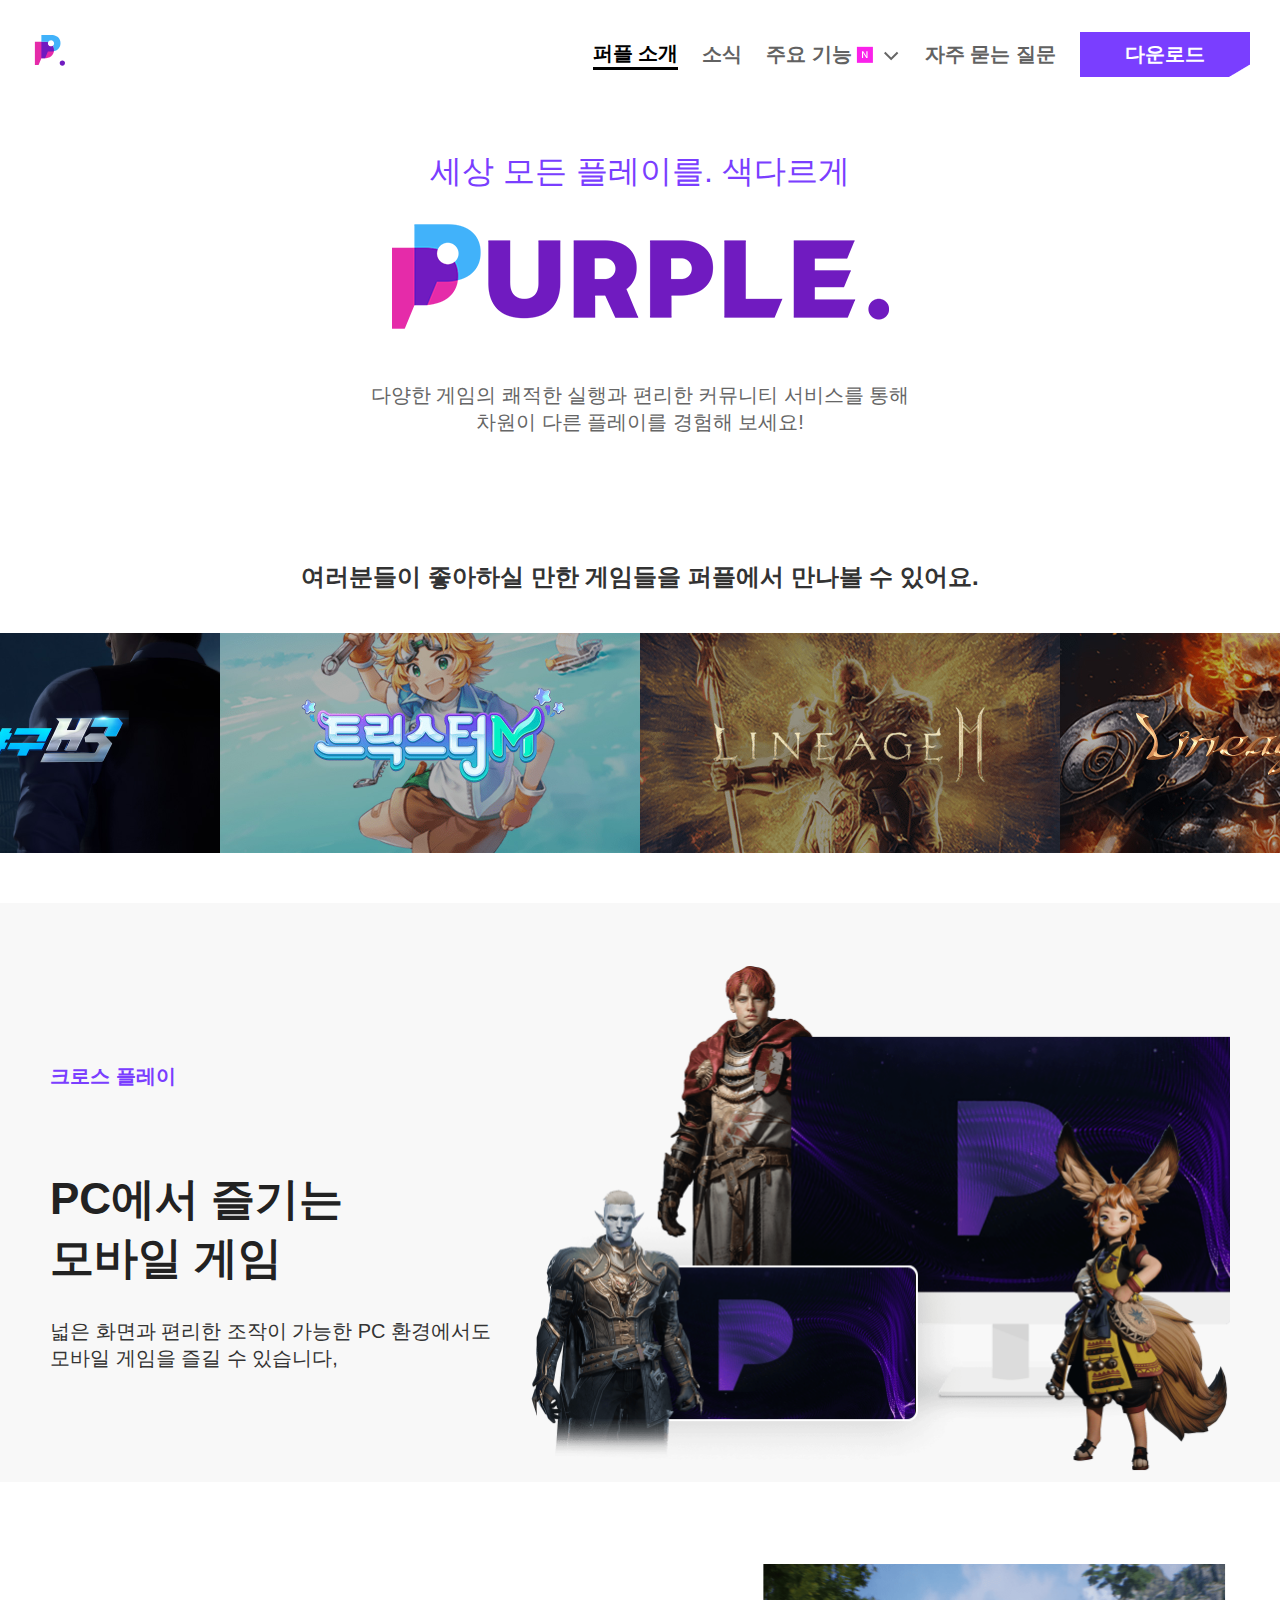
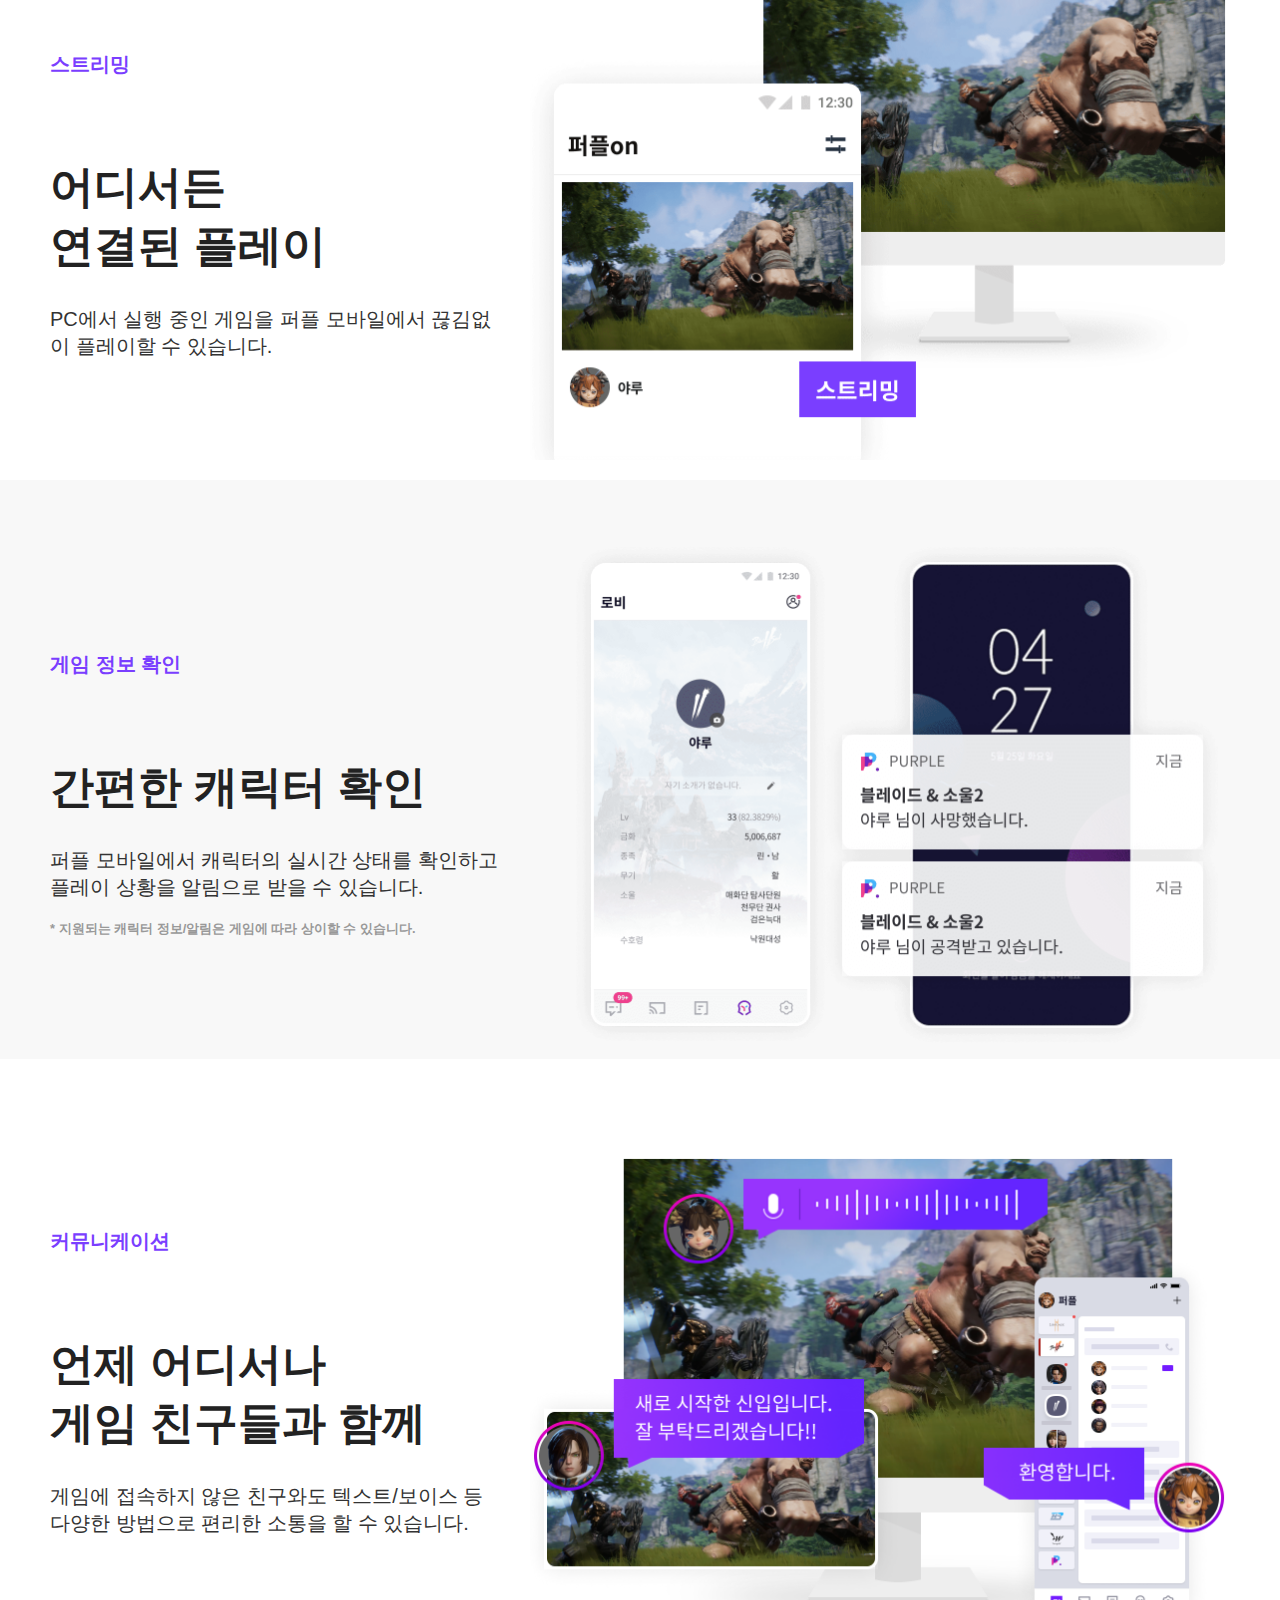
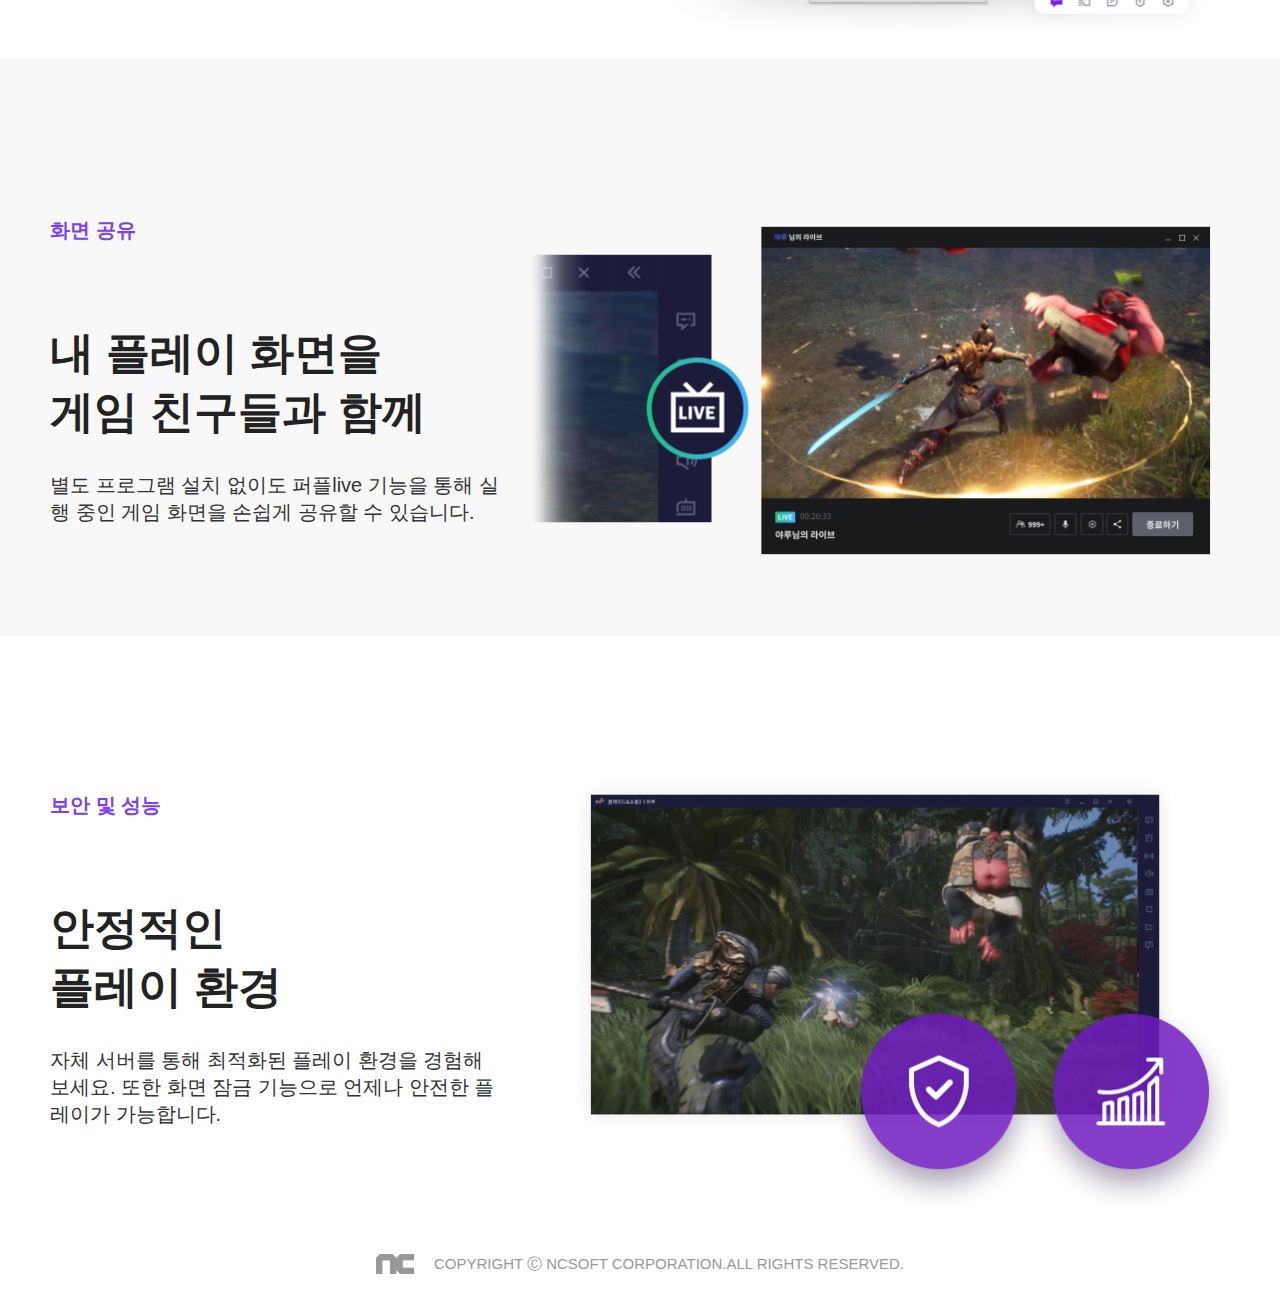
==== main.html @ 9c9d7e08 "Up load" ====
<!DOCTYPE html>
<html lang="en">
<head>
    <meta charset="UTF-8">
    <meta http-equiv="X-UA-Compatible" content="IE=edge">
    <meta name="viewport" content="width=device-width, initial-scale=1.0">
    <link rel="stylesheet" href="./css/main.css">
    <script defer src="./js/script.js"></script>
    <title>퍼플 - 세상 모든 플레이를. 색다르게</title>
</head>
<body>
    
    <header>

        <article class="head">

            <h1>
                <a href="./main.html">
                    <svg width="40" height="40" viewBox="0 0 30 30" fill="#222222" xmlns="http://www.w3.org/2000/svg"><path d="M17.251 11.8606C16.8466 12.1993 16.3251 12.4036 15.756 12.4036C14.4705 12.4036 13.4277 11.3608 13.4277 10.0746C13.4277 9.74886 13.4949 9.43904 13.6155 9.15738C12.751 8.91184 11.7739 8.82373 10.731 8.82373H3.66797V26.3312H6.45347L8.54206 21.2577H10.5317C11.6078 21.2577 12.5842 21.0678 13.5035 20.8028C14.4229 20.5384 15.213 20.1405 15.8752 19.6111C16.5375 19.081 17.0553 18.4267 17.4279 17.6482C17.8006 16.8704 17.9869 15.9677 17.9869 14.9414V14.8909C17.9869 13.9311 17.8165 13.0702 17.4778 12.3083C17.4084 12.1538 17.3319 12.005 17.251 11.8606Z" fill="#E52BA9"></path><path d="M17.2512 11.8606C16.8468 12.1993 16.3253 12.4036 15.7562 12.4036C14.4707 12.4036 13.4279 11.3608 13.4279 10.0746C13.4279 9.74886 13.4951 9.43904 13.6157 9.15738C12.7512 8.91184 11.7741 8.82373 10.7312 8.82373H8.54297V21.2577H10.5319C10.8085 21.2577 11.0786 21.2447 11.3429 21.2216L13.4163 16.1843H15.406C16.3102 16.1843 17.1436 16.05 17.9322 15.8492C17.9676 15.5582 17.9871 15.2563 17.9871 14.9414V14.8909C17.9871 13.9311 17.8174 13.0702 17.478 12.3083C17.4086 12.1538 17.3321 12.005 17.2512 11.8606Z" fill="#701BC0"></path><path d="M22.352 7.23459C22.0126 6.47339 21.5287 5.83136 20.899 5.30994C20.2692 4.78779 19.508 4.39059 18.614 4.1176C17.7199 3.84389 16.698 3.75 15.606 3.75H8.54297V8.82341H10.7312C11.7748 8.82341 12.7519 8.9108 13.6164 9.15634C13.9731 8.32654 14.7972 7.74518 15.757 7.74518C17.0432 7.74518 18.086 8.78803 18.086 10.0743C18.086 10.7914 17.7618 11.432 17.2519 11.8595C17.3328 12.0047 17.4093 12.1534 17.4787 12.3073C17.8181 13.0699 17.9878 13.9308 17.9878 14.8913V14.9411C17.9878 15.256 17.9683 15.5579 17.9329 15.8496C18.0831 15.8114 18.2319 15.7716 18.3785 15.7298C19.2979 15.4647 20.0887 15.0675 20.7509 14.5374C21.4132 14.0073 21.931 13.353 22.3037 12.5752C22.6756 11.7967 22.8619 10.8947 22.8619 9.86698V9.81787C22.8619 8.85736 22.6922 7.9965 22.3528 7.23459" fill="#41B2FA"></path><path d="M24.2585 22.8491C25.3576 22.8491 26.2481 23.7396 26.2481 24.8388C26.2481 25.9372 25.3576 26.8284 24.2585 26.8284C23.16 26.8284 22.2695 25.9372 22.2695 24.8388C22.2695 23.7396 23.16 22.8491 24.2585 22.8491Z" fill="#701BC0"></path></svg>
                </a>
            </h1>

            <div>

                <div>

                    <svg width="30" height="30" viewBox="0 0 30 30" fill="#222222" xmlns="http://www.w3.org/2000/svg" class="logo"><path d="M17.251 11.8606C16.8466 12.1993 16.3251 12.4036 15.756 12.4036C14.4705 12.4036 13.4277 11.3608 13.4277 10.0746C13.4277 9.74886 13.4949 9.43904 13.6155 9.15738C12.751 8.91184 11.7739 8.82373 10.731 8.82373H3.66797V26.3312H6.45347L8.54206 21.2577H10.5317C11.6078 21.2577 12.5842 21.0678 13.5035 20.8028C14.4229 20.5384 15.213 20.1405 15.8752 19.6111C16.5375 19.081 17.0553 18.4267 17.4279 17.6482C17.8006 16.8704 17.9869 15.9677 17.9869 14.9414V14.8909C17.9869 13.9311 17.8165 13.0702 17.4778 12.3083C17.4084 12.1538 17.3319 12.005 17.251 11.8606Z" fill="#E52BA9"></path><path d="M17.2512 11.8606C16.8468 12.1993 16.3253 12.4036 15.7562 12.4036C14.4707 12.4036 13.4279 11.3608 13.4279 10.0746C13.4279 9.74886 13.4951 9.43904 13.6157 9.15738C12.7512 8.91184 11.7741 8.82373 10.7312 8.82373H8.54297V21.2577H10.5319C10.8085 21.2577 11.0786 21.2447 11.3429 21.2216L13.4163 16.1843H15.406C16.3102 16.1843 17.1436 16.05 17.9322 15.8492C17.9676 15.5582 17.9871 15.2563 17.9871 14.9414V14.8909C17.9871 13.9311 17.8174 13.0702 17.478 12.3083C17.4086 12.1538 17.3321 12.005 17.2512 11.8606Z" fill="#701BC0"></path><path d="M22.352 7.23459C22.0126 6.47339 21.5287 5.83136 20.899 5.30994C20.2692 4.78779 19.508 4.39059 18.614 4.1176C17.7199 3.84389 16.698 3.75 15.606 3.75H8.54297V8.82341H10.7312C11.7748 8.82341 12.7519 8.9108 13.6164 9.15634C13.9731 8.32654 14.7972 7.74518 15.757 7.74518C17.0432 7.74518 18.086 8.78803 18.086 10.0743C18.086 10.7914 17.7618 11.432 17.2519 11.8595C17.3328 12.0047 17.4093 12.1534 17.4787 12.3073C17.8181 13.0699 17.9878 13.9308 17.9878 14.8913V14.9411C17.9878 15.256 17.9683 15.5579 17.9329 15.8496C18.0831 15.8114 18.2319 15.7716 18.3785 15.7298C19.2979 15.4647 20.0887 15.0675 20.7509 14.5374C21.4132 14.0073 21.931 13.353 22.3037 12.5752C22.6756 11.7967 22.8619 10.8947 22.8619 9.86698V9.81787C22.8619 8.85736 22.6922 7.9965 22.3528 7.23459" fill="#41B2FA"></path><path d="M24.2585 22.8491C25.3576 22.8491 26.2481 23.7396 26.2481 24.8388C26.2481 25.9372 25.3576 26.8284 24.2585 26.8284C23.16 26.8284 22.2695 25.9372 22.2695 24.8388C22.2695 23.7396 23.16 22.8491 24.2585 22.8491Z" fill="#701BC0"></path></svg>
                    
                    <button>
                        <svg width="30" height="30" viewBox="0 0 30 30" xmlns="http://www.w3.org/2000/svg" fill="#333333"><path d="m15 16.326 9.337 9.337 1.326-1.326L16.326 15l9.337-9.337-1.326-1.326L15 13.674 5.663 4.337 4.337 5.663 13.674 15l-9.337 9.337 1.326 1.326L15 16.326Z"></path></svg>
                    </button>

                </div>
                
                <nav>

                    <ul>
                        <li><a href="./main.html">퍼플 소개</a></li>
                        <li><a href="./news.html">소식</a></li>
                        <li>
                            <div>
                                <div>
                                    <a href="">주요 기능</a>
                                    <svg width="17" height="17" viewBox="0 0 17 17" fill="#222222" xmlns="http://www.w3.org/2000/svg" style="margin-left: 4px;"><rect x="0.911438" y="0.838501" width="16" height="16" fill="#FA21EA"></rect><path d="M6 5.19995H7.21204L9.69722 9.19995L10.4815 10.6444H10.5324C10.4985 10.2925 10.4645 9.91909 10.4306 9.52403C10.3966 9.12896 10.3796 8.74625 10.3796 8.37588V5.19995H11.5V12.0148H10.288L7.80278 7.99625L7.01852 6.57032H6.96759C7.00154 6.92217 7.03549 7.28946 7.06944 7.67217C7.1034 8.05489 7.12037 8.43143 7.12037 8.8018V12.0148H6V5.19995Z" fill="white"></path></svg>
                                </div>
                                <svg width="20" height="20" viewBox="0 0 20 20" xmlns="http://www.w3.org/2000/svg" fill="#666666" style="margin-left: 8px; cursor: pointer; transform: none;"><path d="M4.414 6.743 3 8.157l7.071 7.07.086-.085.085.086 7.072-7.071-1.415-1.414-5.742 5.742-5.743-5.742Z"></path></svg>
                            </div>
                            <ul>
                                <li><a href="">크로스 플레이</a></li>
                                <li><a href="">스트리밍</a></li>
                                <li><a href="">게임 정보 확인</a></li>
                                <li><a href="">커뮤니케이션</a></li>
                                <li>
                                    <a href="">화면 공유</a>
                                    <svg width="17" height="17" viewBox="0 0 17 17" fill="#222222" xmlns="http://www.w3.org/2000/svg" style="margin-left: 4px;"><rect x="0.911438" y="0.838501" width="16" height="16" fill="#FA21EA"></rect><path d="M6 5.19995H7.21204L9.69722 9.19995L10.4815 10.6444H10.5324C10.4985 10.2925 10.4645 9.91909 10.4306 9.52403C10.3966 9.12896 10.3796 8.74625 10.3796 8.37588V5.19995H11.5V12.0148H10.288L7.80278 7.99625L7.01852 6.57032H6.96759C7.00154 6.92217 7.03549 7.28946 7.06944 7.67217C7.1034 8.05489 7.12037 8.43143 7.12037 8.8018V12.0148H6V5.19995Z" fill="white"></path></svg>
                                </li>
                                <li><a href="">보안 및 성능</a></li>
                            </ul>
                        </li>
                        <li><a href="./qna.html">자주 묻는 질문</a></li>
                    </ul>

                </nav>

                <p>*pc용 PURPLE은 Windows환경에서 설치가 가능합니다.</p>

                <div class="pc-download">

                    <button>
                        <span>다운로드</span>
                    </button>

                    <nav>
                        <div class="pc-menu-exit">
                            <button>
                                <svg width="20" height="20" viewBox="0 0 30 30" xmlns="http://www.w3.org/2000/svg" fill="#17172D"><path d="m15 16.326 9.337 9.337 1.326-1.326L16.326 15l9.337-9.337-1.326-1.326L15 13.674 5.663 4.337 4.337 5.663 13.674 15l-9.337 9.337 1.326 1.326L15 16.326Z"></path></svg>
                            </button>
                        </div>

                        <div>
                            <p>PC 버전</p>
                            <a href=""><img src="./img/window" alt=""></a>
                        </div>

                        <div>
                            <p>모바일 버전</p>
                            <div>
                                <b>PURPLE</b>
                                <div>
                                    <a href="https://go.onelink.me/app/3239a79b"><img src="./img/platstore" alt=""></a>
                                    <a href="https://go.onelink.me/app/8628520e"><img src="./img/appstore" alt=""></a>
                                </div>
                            </div>
                        </div>

                    </nav>
                </div>

            </div>

            <button>
                <svg width="32" height="32" viewBox="0 0 32 32" fill="#222222" xmlns="http://www.w3.org/2000/svg" style="margin-left: auto;"><path d="M28 9.66675H4V7.66675H28V9.66675Z" fill="#222222"></path><path d="M28 17.0001H4V15.0001H28V17.0001Z" fill="#222222"></path><path d="M4 24.3334H28V22.3334H4V24.3334Z" fill="#222222"></path></svg>
            </button>

        </article>

    </header>

    <main>
        
        <section class="info">
            
            <article>

                <h2>세상 모든 플레이를. 색다르게</h2>

                <i>logo</i>

                <p>
                    다양한 게임의 쾌적한 실행과 편리한 커뮤니티 서비스를 통해 
                    차원이 다른 플레이를 경험해 보세요!
                </p>

            </article>

            <div>

                <p>여러분들이 좋아하실 만한 게임들을 퍼플에서 만나볼 수 있어요.</p>

                <div>
                    <div>
                        <ul>
                            <li><a href=""></a></li>
                            <li><a href=""></a></li>
                            <li><a href=""></a></li>
                            <li><a href=""></a></li>
                            <li><a href=""></a></li>
                            <li><a href=""></a></li>
                        </ul>
                    </div>

                    <button>
                        <svg width="70" height="70" viewBox="0 0 70 70" fill="#222222" xmlns="http://www.w3.org/2000/svg"><g filter="url(#filter0_d_111_5403)"><circle cx="35" cy="33" r="25" fill="white"></circle><path fill-rule="evenodd" clip-rule="evenodd" d="M41.284 23.8284L38.4556 21L27.1419 32.3137L27.3283 32.5001L27 32.8284L38.3137 44.1421L41.1421 41.3137L32.4704 32.642L41.284 23.8284Z" fill="#333333"></path></g><defs><filter id="filter0_d_111_5403" x="0" y="0" width="70" height="70" filterUnits="userSpaceOnUse" color-interpolation-filters="sRGB"><feFlood flood-opacity="0" result="BackgroundImageFix"></feFlood><feColorMatrix in="SourceAlpha" type="matrix" values="0 0 0 0 0 0 0 0 0 0 0 0 0 0 0 0 0 0 127 0" result="hardAlpha"></feColorMatrix><feOffset dy="2"></feOffset><feGaussianBlur stdDeviation="5"></feGaussianBlur><feComposite in2="hardAlpha" operator="out"></feComposite><feColorMatrix type="matrix" values="0 0 0 0 0 0 0 0 0 0 0 0 0 0 0 0 0 0 0.25 0"></feColorMatrix><feBlend mode="normal" in2="BackgroundImageFix" result="effect1_dropShadow_111_5403"></feBlend><feBlend mode="normal" in="SourceGraphic" in2="effect1_dropShadow_111_5403" result="shape"></feBlend></filter></defs></svg>
                    </button>
    
                    <button>
                        <svg width="70" height="70" viewBox="0 0 70 70" fill="#222222" xmlns="http://www.w3.org/2000/svg"><g filter="url(#filter0_d_111_5403)"><circle cx="35" cy="33" r="25" fill="white"></circle><path fill-rule="evenodd" clip-rule="evenodd" d="M41.284 23.8284L38.4556 21L27.1419 32.3137L27.3283 32.5001L27 32.8284L38.3137 44.1421L41.1421 41.3137L32.4704 32.642L41.284 23.8284Z" fill="#333333"></path></g><defs><filter id="filter0_d_111_5403" x="0" y="0" width="70" height="70" filterUnits="userSpaceOnUse" color-interpolation-filters="sRGB"><feFlood flood-opacity="0" result="BackgroundImageFix"></feFlood><feColorMatrix in="SourceAlpha" type="matrix" values="0 0 0 0 0 0 0 0 0 0 0 0 0 0 0 0 0 0 127 0" result="hardAlpha"></feColorMatrix><feOffset dy="2"></feOffset><feGaussianBlur stdDeviation="5"></feGaussianBlur><feComposite in2="hardAlpha" operator="out"></feComposite><feColorMatrix type="matrix" values="0 0 0 0 0 0 0 0 0 0 0 0 0 0 0 0 0 0 0.25 0"></feColorMatrix><feBlend mode="normal" in2="BackgroundImageFix" result="effect1_dropShadow_111_5403"></feBlend><feBlend mode="normal" in="SourceGraphic" in2="effect1_dropShadow_111_5403" result="shape"></feBlend></filter></defs></svg>
                    </button>

                </div>
                
            </div>

        </section>

        <section class="index">

            <ul>
                <li class="index-info">
                    <article>
                        <p>크로스 플레이</p>
                        <h2>
                            PC에서 즐기는
                            모바일 게임
                        </h2>
                        <p>넓은 화면과 편리한 조작이 가능한 PC 환경에서도 모바일 게임을 즐길 수 있습니다,</p>
                    </article>

                    <p><img src="./img/feature_cross2x.png" alt="cross"></p>
                </li>

                <li class="index-info">
                    <article>
                        <p>스트리밍</p>
                        <h2>
                            어디서든 
                            연결된 플레이
                        </h2>
                        <p>PC에서 실행 중인 게임을 퍼플 모바일에서 끊김없이 플레이할 수 있습니다.</p>
                    </article>

                    <p><img src="./img/feature_streaming2x.png" alt="striming"></p>
                </li>

                <li class="index-info">
                    <article>
                        <p>게임 정보 확인</p>
                        <h2>
                            간편한 캐릭터 확인
                        </h2>
                        <p>퍼플 모바일에서 캐릭터의 실시간 상태를 확인하고 플레이 상황을 알림으로 받을 수 있습니다.</p>
                        <p>* 지원되는 캐릭터 정보/알림은 게임에 따라 상이할 수 있습니다.</p>
                    </article>

                    <p><img src="./img/feature_gameInfoCheck2x.png" alt="info-check"></p>
                </li>

                <li class="index-info">
                    <article>
                        <p>커뮤니케이션</p>
                        <h2>
                            언제 어디서나
                            게임 친구들과 함께
                        </h2>
                        <p>게임에 접속하지 않은 친구와도 텍스트/보이스 등 다양한 방법으로 편리한 소통을 할 수 있습니다.</p>
                    </article>

                    <p><img src="./img/feature_chat2x.png" alt="chat"></p>
                </li>

                <li class="index-info">
                    <article>
                        <p>화면 공유</p>
                        <h2>
                            내 플레이 화면을
                            게임 친구들과 함께
                        </h2>
                        <p>별도 프로그램 설치 없이도 퍼플live 기능을 통해 실행 중인 게임 화면을 손쉽게 공유할 수 있습니다.</p>
                    </article>

                    <p><img src="./img/feature_shareDisplay2x.png" alt="display"></p>
                </li>

                <li class="index-info">
                    <article>
                        <p>보안 및 성능</p>
                        <h2>
                            안정적인
                            플레이 환경
                        </h2>
                        <p>자체 서버를 통해 최적화된 플레이 환경을 경험해보세요. 또한 화면 잠금 기능으로 언제나 안전한 플레이가 가능합니다.</p>
                    </article>

                    <p><img src="./img/feature_performance2x.png" alt="cross"></p>
                </li>

            </ul>
            
            <div class="side-menu">
                <nav>
                    <a href="">크로스 플레이</a>
                    <a href="">스트리밍</a>
                    <a href="">게임 정보 확인</a>
                    <a href="">커뮤니케이션</a>
                    <a href="">
                        화면 공유
                        <svg width="17" height="17" viewBox="0 0 17 17" fill="#222222" xmlns="http://www.w3.org/2000/svg" class="new"><rect x="0.911438" y="0.838501" width="16" height="16" fill="#FA21EA"></rect><path d="M6 5.19995H7.21204L9.69722 9.19995L10.4815 10.6444H10.5324C10.4985 10.2925 10.4645 9.91909 10.4306 9.52403C10.3966 9.12896 10.3796 8.74625 10.3796 8.37588V5.19995H11.5V12.0148H10.288L7.80278 7.99625L7.01852 6.57032H6.96759C7.00154 6.92217 7.03549 7.28946 7.06944 7.67217C7.1034 8.05489 7.12037 8.43143 7.12037 8.8018V12.0148H6V5.19995Z" fill="white"></path></svg>
                    </a>
                    <a href="">보안 및 성능</a>
                </nav>
            </div>

            
        </section>
        
        <div class="up-button">
            <svg width="45" height="45" viewBox="0 0 45 45" fill="#222222" xmlns="http://www.w3.org/2000/svg"><rect width="45" height="45" fill="white"></rect><path fill-rule="evenodd" clip-rule="evenodd" d="M22.4998 14.2267L31.0555 22.7823L31.7626 22.0752L22.2167 12.5293L22.146 12.6L22.0752 12.5293L12.5293 22.0752L13.2364 22.7823L21.4998 14.5189L21.4998 32.9459H22.4998L22.4998 14.2267Z" fill="#333333"></path></svg>
        </div>

    </main>

    <footer>

        <div class="foot">

            <div>
                <svg width="38" height="20" viewBox="0 0 38 20" fill="#222222" xmlns="http://www.w3.org/2000/svg" xmlns:xlink="http://www.w3.org/1999/xlink"><path d="M0 0H38V20H0V0Z" fill="url(#pattern0)"></path><defs><pattern id="pattern0" patternContentUnits="objectBoundingBox" width="1" height="1"><use xlink:href="#image0_1830_7242" transform="scale(0.0131579 0.025)"></use></pattern><image id="image0_1830_7242" width="76" height="40" xlink:href="[data-uri]"></image></defs></svg>
                <p>COPYRIGHT Ⓒ NCSOFT CORPORATION.ALL RIGHTS RESERVED.</p>
            </div>

            <a href="https://go.onelink.me/ygWZ/b5e24536" class="m-download">퍼플 모바일 다운로드</a>

        </div>

    </footer>

</body>
</html>
---- css/main.css ----
@import url(./common.css);

/* 
==============================================
                    Header
============================================== 
*/
.head > div > nav > ul > li:nth-child(1) {border-bottom: 3px solid #000;}
.head > div > nav > ul > li:nth-child(1) > a{font-weight: bold;color: #000;}

/* 
==============================================
                    Info
============================================== 
*/
.info {
    width: 100%; height: auto;
    margin-top: 150px;
    display: flex;
    align-items: center;
    justify-content: center;
    text-align: center;
    flex-direction: column;
    overflow: hidden;
}
.info h2 {font-size: 2rem; font-weight: 400; color: #7a3eff;}
.info i {
    display: inline-block;
    width: 497px; height: 105px;
    margin: 30px;
    font-size: 0;
    background-image: url(../img/sprite.png);
    background-position: -363px 0px;
}
.info p {font: 1rem; font-weight: 400; color: rgb(102, 102, 102); white-space: pre-line;}
.info > div {margin-top: 125px;}
.info > div p {font-size: 1.5rem; font-weight: 700; color: #333; margin-bottom: 40px;}
.info > div > div {position: relative;}
.info > div > div button:nth-of-type(1) {
    position: absolute;
    transform: translateY(-50%);
    top: 50%; left: 5%;
}
.info > div > div button:nth-of-type(2) {
    position: absolute;
    transform: translateY(-50%) rotate(180deg);
    top: 50%; right: 5%;
}
.info > div > div > div {
    width: 100%; height: 220px;
}
.info > div ul {
    width: 100%; height: 100%;
    display: flex;
}
.info > div ul li {width: 420px; height: 100%}
.info > div ul a {
    display: block;
    width: 100%; height: 100%;
    background-size: auto 100%;
    background-repeat: no-repeat;
    background-position: center center;
}
.info > div ul li:nth-of-type(1) a {background-image: url(../img/Layer\ 1.jpg);}
.info > div ul li:nth-of-type(2) a {background-image: url(../img/Layer\ 2.jpg);}
.info > div ul li:nth-of-type(3) a {background-image: url(../img/Layer\ 3.jpg);}
.info > div ul li:nth-of-type(4) a {background-image: url(../img/Layer\ 4.jpg);}
.info > div ul li:nth-of-type(5) a {background-image: url(../img/Layer\ 5.jpg);}
.info > div ul li:nth-of-type(6) a {background-image: url(../img/Layer\ 6.jpg);}

/* 
==============================================
                    Index
============================================== 
*/
.index {margin-top: 50px;}
.index-info {
    width: 100%; height: 100%;
    padding: 60px 20px 10px; margin-top: 10px;
    background-color: #f8f8f8;
    display: flex;
    justify-content: center;
    align-items: center;
}
.index-info article {width: 450px;}
.index-info article p:nth-of-type(1) {font-size: 1.25rem; font-weight: 700; color: #7a3eff;}
.index-info article h2 {
    font-size: 2.75rem; font-weight: 700; color: #222;
    margin: 30px 0 30px;
    white-space: pre-line;
}
.index-info article p:nth-of-type(2) {font-size: 1.25rem; color: #333; font-weight: 400;}
.index-info article p:nth-of-type(3) {font-size: 0.8rem; color: #999; margin-top: 20px;}
.index-info > p {width: 700px; height: 100%; margin-left: 30px;}
.index-info > p img {width: 100%; height: 100%;}
.index-info:nth-of-type(2n) {background-color: #fff;}
/* side-bar */
.side-menu {display: none;}
.side-menu nav {
    position: fixed;
    top: 50%; right: 40px;
    transform: translateY(-50%);
    display: flex;
    flex-direction: column;
    border-left: 1px solid #d5d5d5;
    z-index: 2;
}
.side-menu a {
    font-size: 1rem; font-weight: 400;
    color: #333;
    max-width: 230px;
    padding: 5px 0 5px 10px;
}
.side-menu a:nth-child(5) svg {margin-left: 3px;}
.side-menu a:nth-child(5) {display: flex; align-items: center;}

/*
==============================================
==============================================
                    mobile
==============================================
==============================================
*/
@media (max-width: 767px) {
/* 
==============================================
                    Header
============================================== 
*/
    .head > div > nav > ul > li:nth-child(1) {border-bottom: none}
    .head > div > nav > ul > li:nth-child(1) > a{font-weight: bold ;color: #000;}

/* 
==============================================
                    Info
============================================== 
*/
    .info {
        width: 100%; height: auto;
        margin-top: 150px;
        display: flex;
        align-items: center;
        justify-content: center;
        text-align: center;
        flex-direction: column;
        overflow: hidden;
    }
    .info h2 {font-size: 1.5rem; font-weight: 400; color: #7a3eff;}
    .info i {
        display: inline-block;
        width: 243px; height: 51px;
        margin: 30px;
        font-size: 0;
        background-image: url(../img/sprite.png);
        background-position: -100px 0px;
    }
    .info p {font: 2rem; font-weight: 400; color: rgb(102, 102, 102); white-space: pre-line;}
    .info > div {margin-top: 125px;}
    .info > div p {font-size: 1.25rem; font-weight: 700; color: #333; margin-bottom: 40px;}
    .info > div > div {position: relative;}
    .info > div > div > div {
        width: 100%; height: 10rem;
    }
    .info > div ul {
        width: 100%; height: 100%;
        display: flex;
    }
    .info > div ul li {width: 15rem; height: 100%}
    .info > div ul a {
        display: block;
        width: 100%; height: 100%;
        background-size: auto 100%;
        background-repeat: no-repeat;
        background-position: center center;
    }
    .info > div ul li:nth-of-type(1) a {background-image: url(../img/Layer\ 1.jpg);}
    .info > div ul li:nth-of-type(2) a {background-image: url(../img/Layer\ 2.jpg);}
    .info > div ul li:nth-of-type(3) a {background-image: url(../img/Layer\ 3.jpg);}
    .info > div ul li:nth-of-type(4) a {background-image: url(../img/Layer\ 4.jpg);}
    .info > div ul li:nth-of-type(5) a {background-image: url(../img/Layer\ 5.jpg);}
    .info > div ul li:nth-of-type(6) a {background-image: url(../img/Layer\ 6.jpg);}

/* 
==============================================
                    Index
============================================== 
*/
    .index {margin-top: 50px;}
    .index-info {
        width: 100%; height: 100%;
        padding: 60px 20px 10px; margin-top: 10px;
        background-color: #f8f8f8;
        display: flex;
        justify-content: center;
        align-items: center;
        flex-direction: column;
    }
    .index-info article {
        width: 80%; 
        display: flex; align-items: center; flex-direction: column;
        text-align: center;
    }
    .index-info article p:nth-of-type(1) {font-size: 1.5rem; font-weight: 700; color: #7a3eff;}
    .index-info article h2 {
        font-size: 2rem; font-weight: 700; color: #222;
        margin: 0 0 30px;
        white-space: pre-line;
    }
    .index-info article p:nth-of-type(2) {font-size: 0.9rem; color: #333; font-weight: 400;}
    .index-info article p:nth-of-type(3) {font-size: 0.5rem; color: #999; margin-top: 20px;}
    .index-info > p {width: 90%; height: 90%; margin-left: 0px; margin-top: 50px;}
    .index-info > p img {width: 100%; height: 100%;}
    .index-info:nth-of-type(2n) {background-color: #fff;}
    .side-menu a:nth-child(5) svg {margin-left: 3px;}
    .side-menu a:nth-child(5) {display: flex; align-items: center;}
/* not use to mobile! */
    .info > div > div button {display: none;}
    .info > div > div button:nth-of-type(1) {
        position: absolute;
        transform: translateY(-50%);
    top: 50%; left: 5%;
    }
    .info > div > div button:nth-of-type(2) {
        position: absolute;
        transform: translateY(-50%) rotate(180deg);
        top: 50%; right: 5%;
    }
    .side-menu {display: none;}
    .side-menu nav {
        position: fixed;
        top: 50%; right: 40px;
        transform: translateY(-50%);
        display: flex;
        flex-direction: column;
        border-left: 1px solid #d5d5d5;
        z-index: 2;
    }
    .side-menu a {
        font-size: 1rem; font-weight: 400;
        color: #333;
        max-width: 230px;
        padding: 5px 0 5px 10px;
    }
    
/* 
==============================================
                Up button
============================================== 
*/
    .up-button {
        position: fixed;
        z-index: 3;
        right: 5px;
        bottom: 70px;
        cursor: pointer;
    }

/* 
==============================================
                    Footer
============================================== 
*/
    /* only use here! */
    .foot a {
        width: 100%; height: 4rem;
        font-size: 1.5rem; font-weight: bold;
        color: #fff;
        background-color: #7a3eff;
        display: flex; align-items: center; justify-content: center;
        position: fixed;
        left: 0; bottom: 0;
        display: flex;
    }
}

/*
==============================================
==============================================
                    tablet
==============================================
==============================================
*/
@media (min-width: 768px) and (max-width: 991px) {
/* 
==============================================
                        Header
============================================== 
*/
    .head > div > nav > ul > li:nth-child(1) {border-bottom: none}
    .head > div > nav > ul > li:nth-child(1) > a{font-weight: bold ;color: #000;}
    
/* 
==============================================
                    Info
============================================== 
*/
    .info {
        width: 100%; height: auto;
        margin-top: 150px;
        display: flex;
        align-items: center;
        justify-content: center;
        text-align: center;
        flex-direction: column;
        overflow: hidden;
    }
    .info h2 {font-size: 1.5rem; font-weight: 400; color: #7a3eff;}
    .info i {
        display: inline-block;
        width: 243px; height: 51px;
        margin: 30px;
        font-size: 0;
        background-image: url(../img/sprite.png);
        background-position: -100px 0px;
    }
    .info p {font: 2rem; font-weight: 400; color: rgb(102, 102, 102); white-space: pre-line;}
    .info > div {margin-top: 125px;}
    .info > div p {font-size: 1.25rem; font-weight: 700; color: #333; margin-bottom: 40px;}
    .info > div > div {position: relative;}
    .info > div > div > div {
        width: 100%; height: 10rem;
    }
    .info > div ul {
        width: 100%; height: 100%;
        display: flex;
    }
    .info > div ul li {width: 15rem; height: 100%}
    .info > div ul a {
        display: block;
        width: 100%; height: 100%;
        background-size: auto 100%;
        background-repeat: no-repeat;
        background-position: center center;
    }
    .info > div ul li:nth-of-type(1) a {background-image: url(../img/Layer\ 1.jpg);}
    .info > div ul li:nth-of-type(2) a {background-image: url(../img/Layer\ 2.jpg);}
    .info > div ul li:nth-of-type(3) a {background-image: url(../img/Layer\ 3.jpg);}
    .info > div ul li:nth-of-type(4) a {background-image: url(../img/Layer\ 4.jpg);}
    .info > div ul li:nth-of-type(5) a {background-image: url(../img/Layer\ 5.jpg);}
    .info > div ul li:nth-of-type(6) a {background-image: url(../img/Layer\ 6.jpg);}
    
/* 
==============================================
                    Index
============================================== 
*/
    .index {margin-top: 50px;}
    .index-info {
        width: 100%; height: 100%;
        padding: 60px 20px 10px; margin-top: 10px;
        background-color: #f8f8f8;
        display: flex;
        justify-content: center;
        align-items: center;
        flex-direction: column;
    }
    .index-info article {
        width: 80%; 
        display: flex; align-items: center; flex-direction: column;
        text-align: center;
    }
    .index-info article p:nth-of-type(1) {font-size: 1.75rem; font-weight: 700; color: #7a3eff;}
    .index-info article h2 {
        font-size: 2.5rem; font-weight: 700; color: #222;
        margin: 0 0 30px;
        white-space: pre-line;
    }
    .index-info article p:nth-of-type(2) {font-size: 1.25rem; color: #333; font-weight: 400;}
    .index-info article p:nth-of-type(3) {font-size: 0.75rem; color: #999; margin-top: 20px;}
    .index-info > p {width: 75%; height: 75%; margin-left: 0px; margin-top: 50px;}
    .index-info > p img {width: 100%; height: 100%;}
    .index-info:nth-of-type(2n) {background-color: #fff;}
    .side-menu a:nth-child(5) svg {margin-left: 3px;}
    .side-menu a:nth-child(5) {display: flex; align-items: center;}
/* not use to mobile! */
    .info > div > div button {display: none;}
    .info > div > div button:nth-of-type(1) {
        position: absolute;
        transform: translateY(-50%);
        top: 50%; left: 5%;
    }
    .info > div > div button:nth-of-type(2) {
        position: absolute;
        transform: translateY(-50%) rotate(180deg);
        top: 50%; right: 5%;
    }
    .side-menu {display: none;}
    .side-menu nav {
        position: fixed;
        top: 50%; right: 40px;
        transform: translateY(-50%);
        display: flex;
        flex-direction: column;
        border-left: 1px solid #d5d5d5;
        z-index: 2;
    }
    .side-menu a {
        font-size: 1rem; font-weight: 400;
        color: #333;
        max-width: 230px;
        padding: 5px 0 5px 10px;
    }
    
/* 
==============================================
                Up button
============================================== 
*/
    .up-button {
        position: fixed;
        z-index: 3;
        right: 5px;
        bottom: 70px;
        cursor: pointer;
    }
    
/* 
==============================================
                    Footer
============================================== 
*/
/* only use here! */
    .foot a {
        width: 100%; height: 4rem;
        font-size: 1.5rem; font-weight: bold;
        color: #fff;
        background-color: #7a3eff;
        display: flex; align-items: center; justify-content: center;
        position: fixed;
        left: 0; bottom: 0;
        display: flex;
    }
}

/*
==============================================
==============================================
            tablet and pc +
==============================================
==============================================
*/
@media (min-width: 992px) and (max-width: 1024px) {
/* 
==============================================
                    Header
============================================== 
*/
    .head > div > nav > ul > li:nth-child(1) {border-bottom: 3px solid #000;}
    .head > div > nav > ul > li:nth-child(1) > a{font-weight: bold;color: #000;}

/* 
==============================================
                    Info
============================================== 
*/
    .info {
        width: 100%; height: auto;
        margin-top: 150px;
        display: flex;
        align-items: center;
        justify-content: center;
        text-align: center;
        flex-direction: column;
        overflow: hidden;
    }
    .info h2 {font-size: 2rem; font-weight: 400; color: #7a3eff;}
    .info i {
        display: inline-block;
        width: 497px; height: 105px;
        margin: 30px;
        font-size: 0;
        background-image: url(../img/sprite.png);
        background-position: -363px 0px;
    }
    .info p {font: 1rem; font-weight: 400; color: rgb(102, 102, 102); white-space: pre-line;}
    .info > div {margin-top: 125px;}
    .info > div p {font-size: 1.5rem; font-weight: 700; color: #333; margin-bottom: 40px;}
    .info > div > div {position: relative;}
    .info > div > div button:nth-of-type(1) {
        position: absolute;
        transform: translateY(-50%);
        top: 50%; left: 5%;
    }
    .info > div > div button:nth-of-type(2) {
        position: absolute;
        transform: translateY(-50%) rotate(180deg);
        top: 50%; right: 5%;
    }
    .info > div > div > div {
        width: 100%; height: 220px;
    }
    .info > div ul {
        width: 100%; height: 100%;
        display: flex;
    }
    .info > div ul li {width: 420px; height: 100%}
    .info > div ul a {
        display: block;
        width: 100%; height: 100%;
        background-size: auto 100%;
        background-repeat: no-repeat;
        background-position: center center;
    }
    .info > div ul li:nth-of-type(1) a {background-image: url(../img/Layer\ 1.jpg);}
    .info > div ul li:nth-of-type(2) a {background-image: url(../img/Layer\ 2.jpg);}
    .info > div ul li:nth-of-type(3) a {background-image: url(../img/Layer\ 3.jpg);}
    .info > div ul li:nth-of-type(4) a {background-image: url(../img/Layer\ 4.jpg);}
    .info > div ul li:nth-of-type(5) a {background-image: url(../img/Layer\ 5.jpg);}
    .info > div ul li:nth-of-type(6) a {background-image: url(../img/Layer\ 6.jpg);}

/* 
==============================================
                    Index
============================================== 
*/
    .index {margin-top: 50px;}
    .index-info {
        width: 100%; height: 100%;
        padding: 60px 20px 10px; margin-top: 10px;
        background-color: #f8f8f8;
        display: flex;
        justify-content: center;
        align-items: center;
    }
    .index-info article {width: 450px;}
    .index-info article p:nth-of-type(1) {font-size: 1.4rem; font-weight: 700; color: #7a3eff;}
    .index-info article h2 {
        font-size: 2.5rem; font-weight: 700; color: #222;
        margin: 0 0 30px;
        white-space: pre-line;
    }
    .index-info article p:nth-of-type(2) {font-size: 1rem; color: #333; font-weight: 400;}
    .index-info article p:nth-of-type(3) {font-size: 0.75rem; color: #999; margin: 20px 0;}
    .index-info > p {width: 700px; height: 100%; margin-left: 30px;}
    .index-info > p img {width: 100%; height: 100%;}
    .index-info:nth-of-type(2n) {background-color: #fff;}
/* side-bar */
    .side-menu {display: none;}
    .side-menu nav {
        position: fixed;
        top: 50%; right: 40px;
        transform: translateY(-50%);
        display: flex;
        flex-direction: column;
        border-left: 1px solid #d5d5d5;
        z-index: 2;
    }
    .side-menu a {
        font-size: 1rem; font-weight: 400;
        color: #333;
        max-width: 230px;
        padding: 5px 0 5px 10px;
    }   
    .side-menu a:nth-child(5) svg {margin-left: 3px;}
    .side-menu a:nth-child(5) {display: flex; align-items: center;}
}
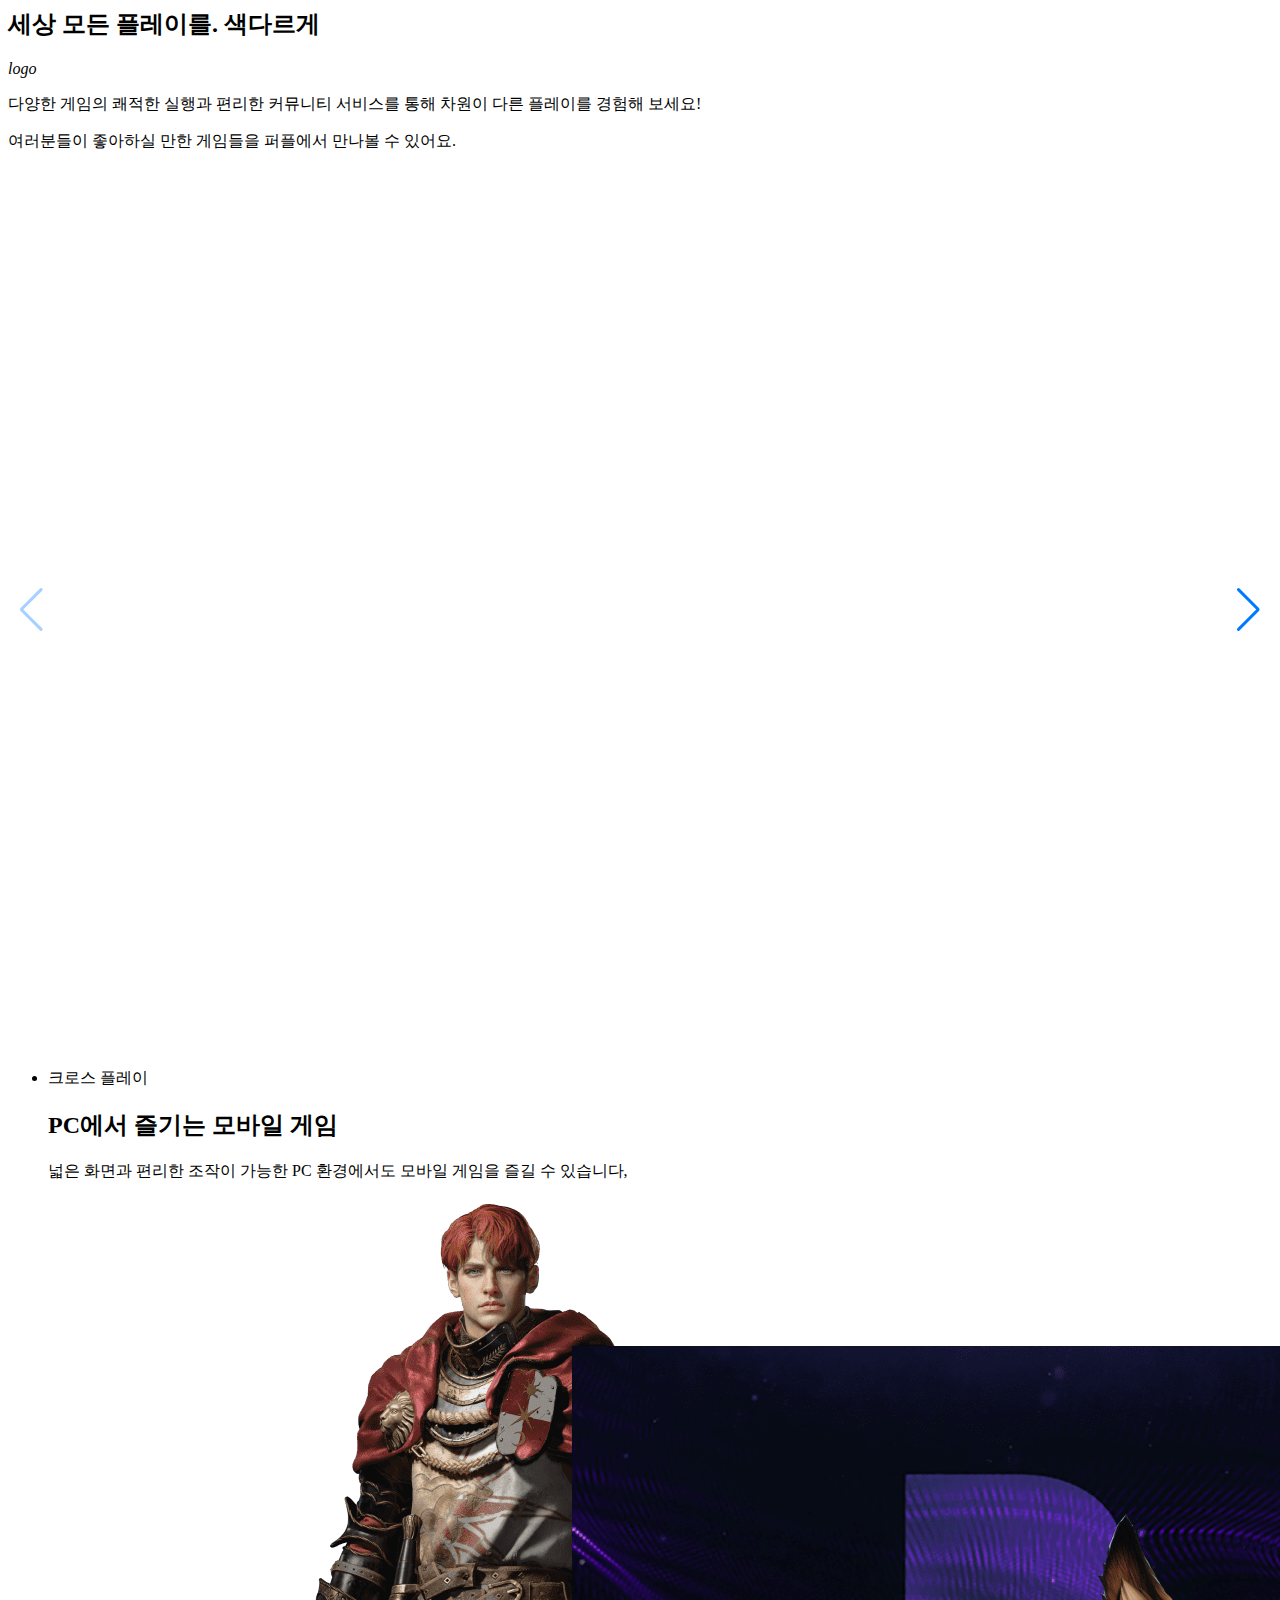
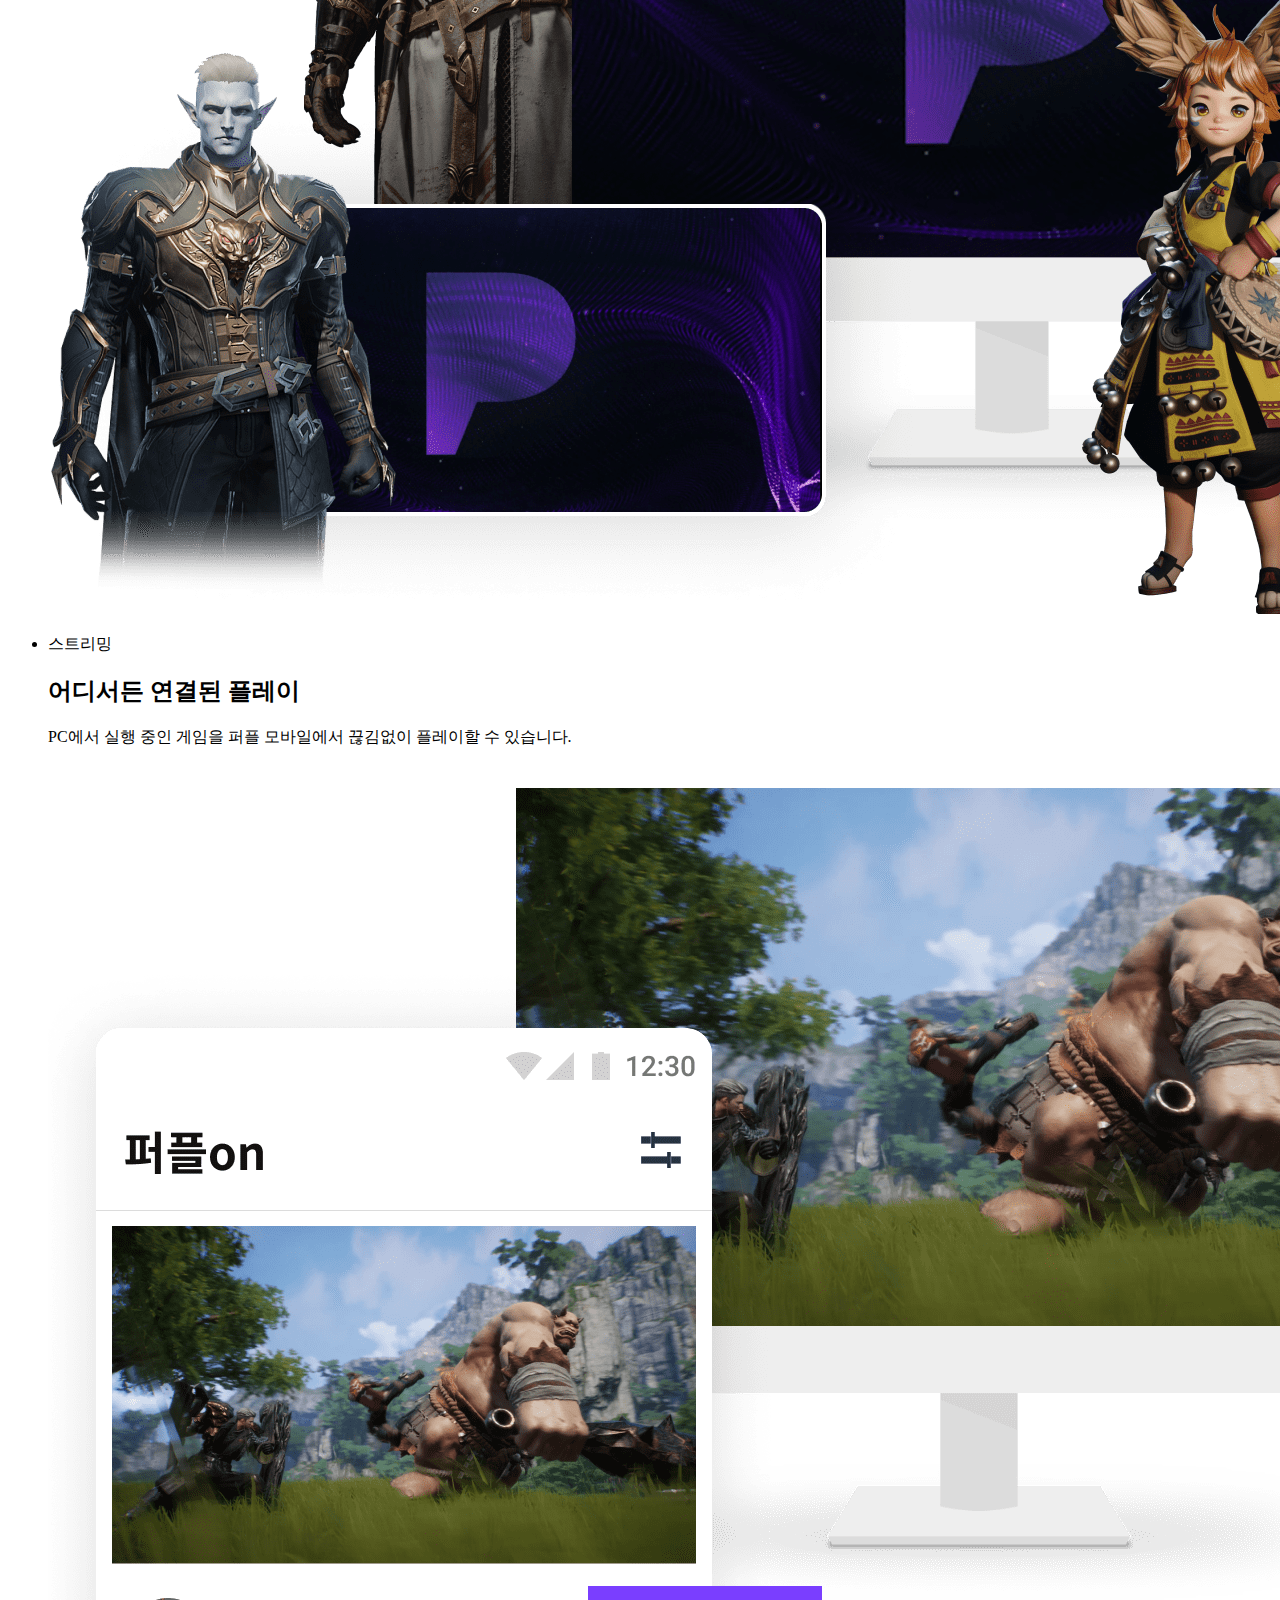
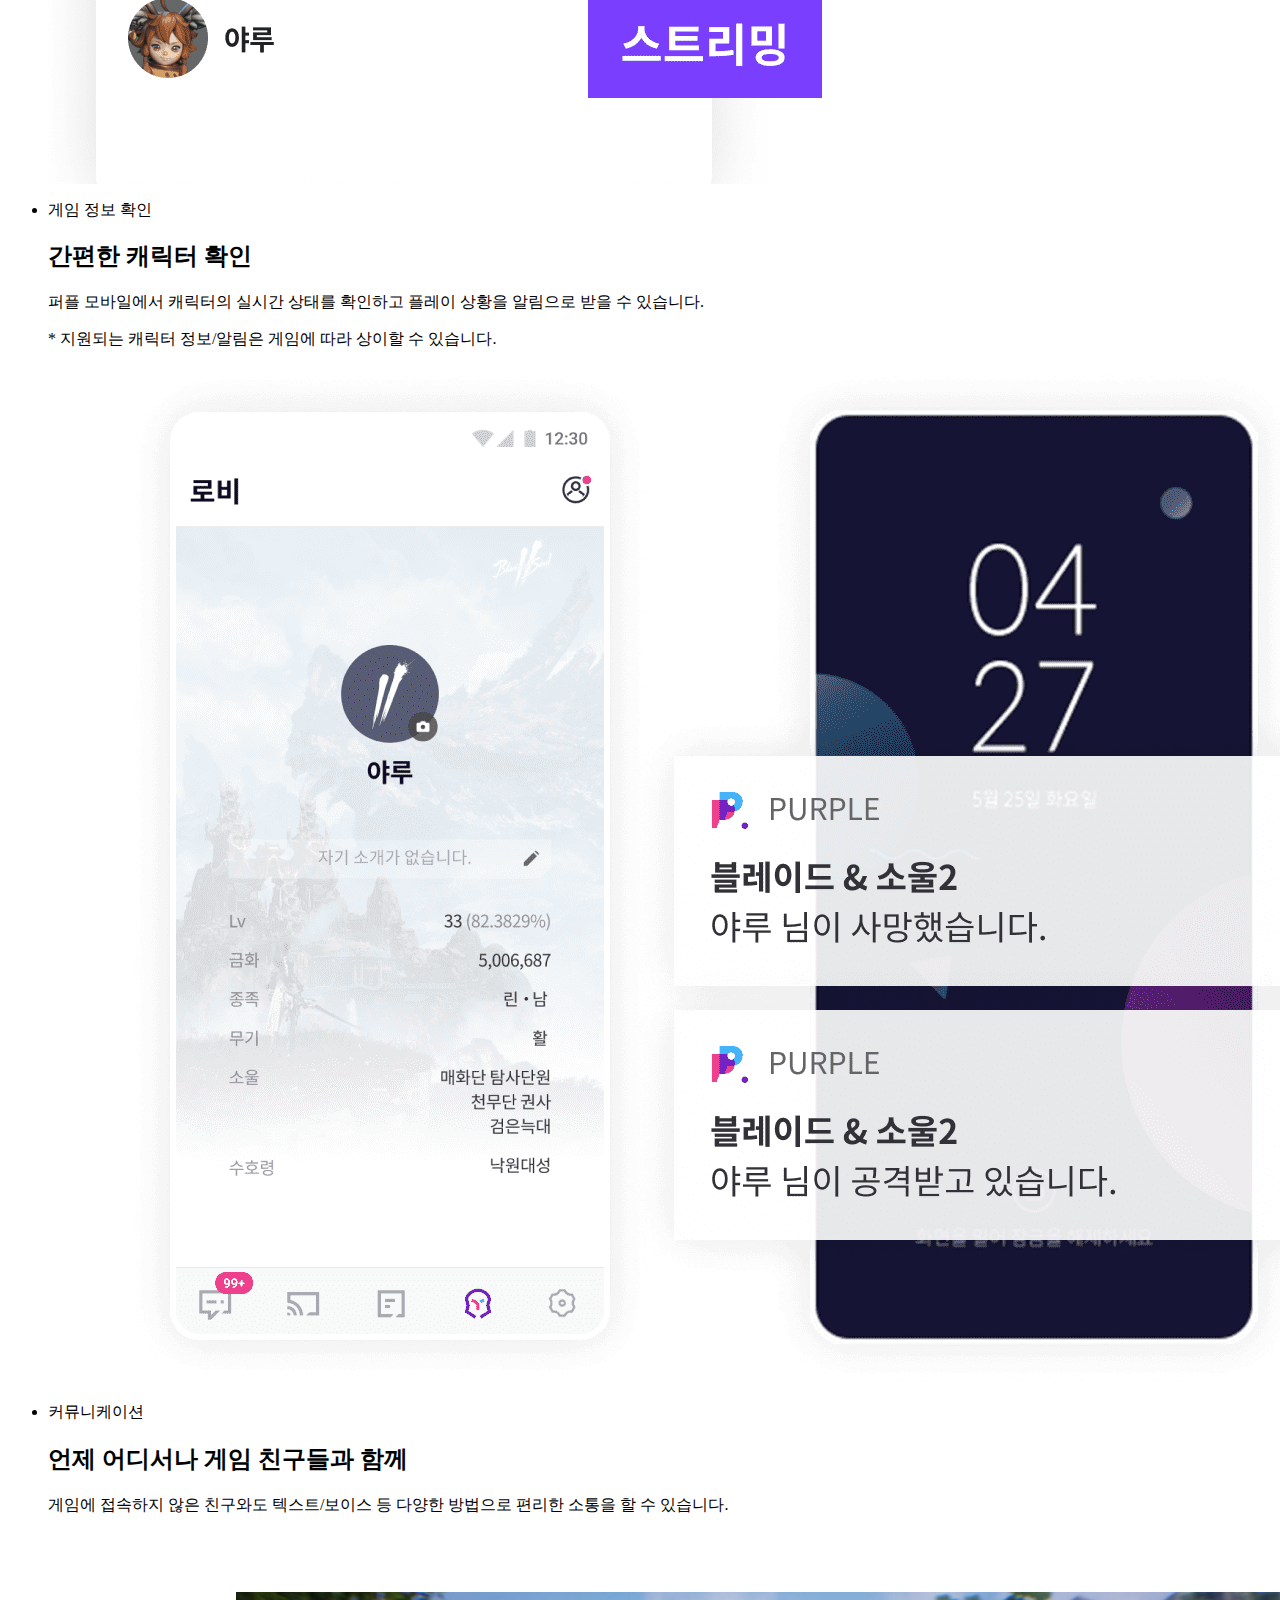
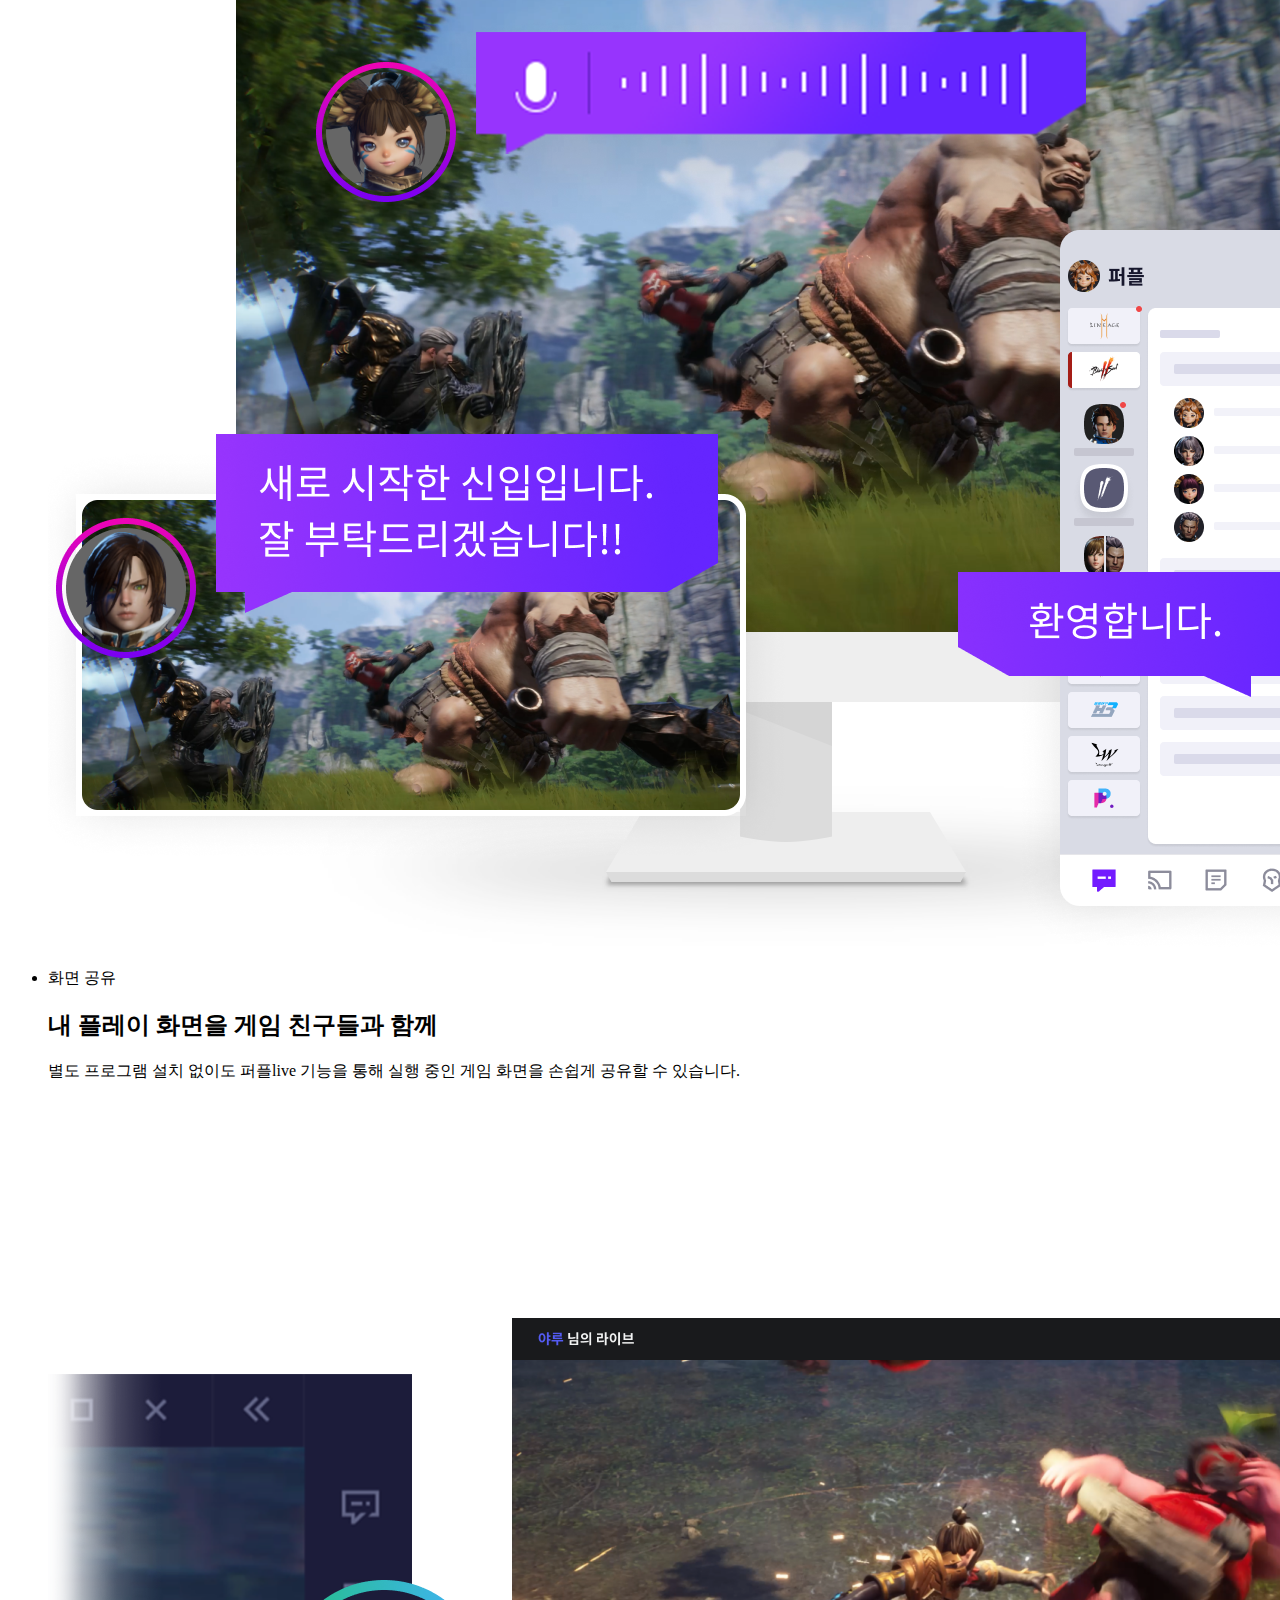
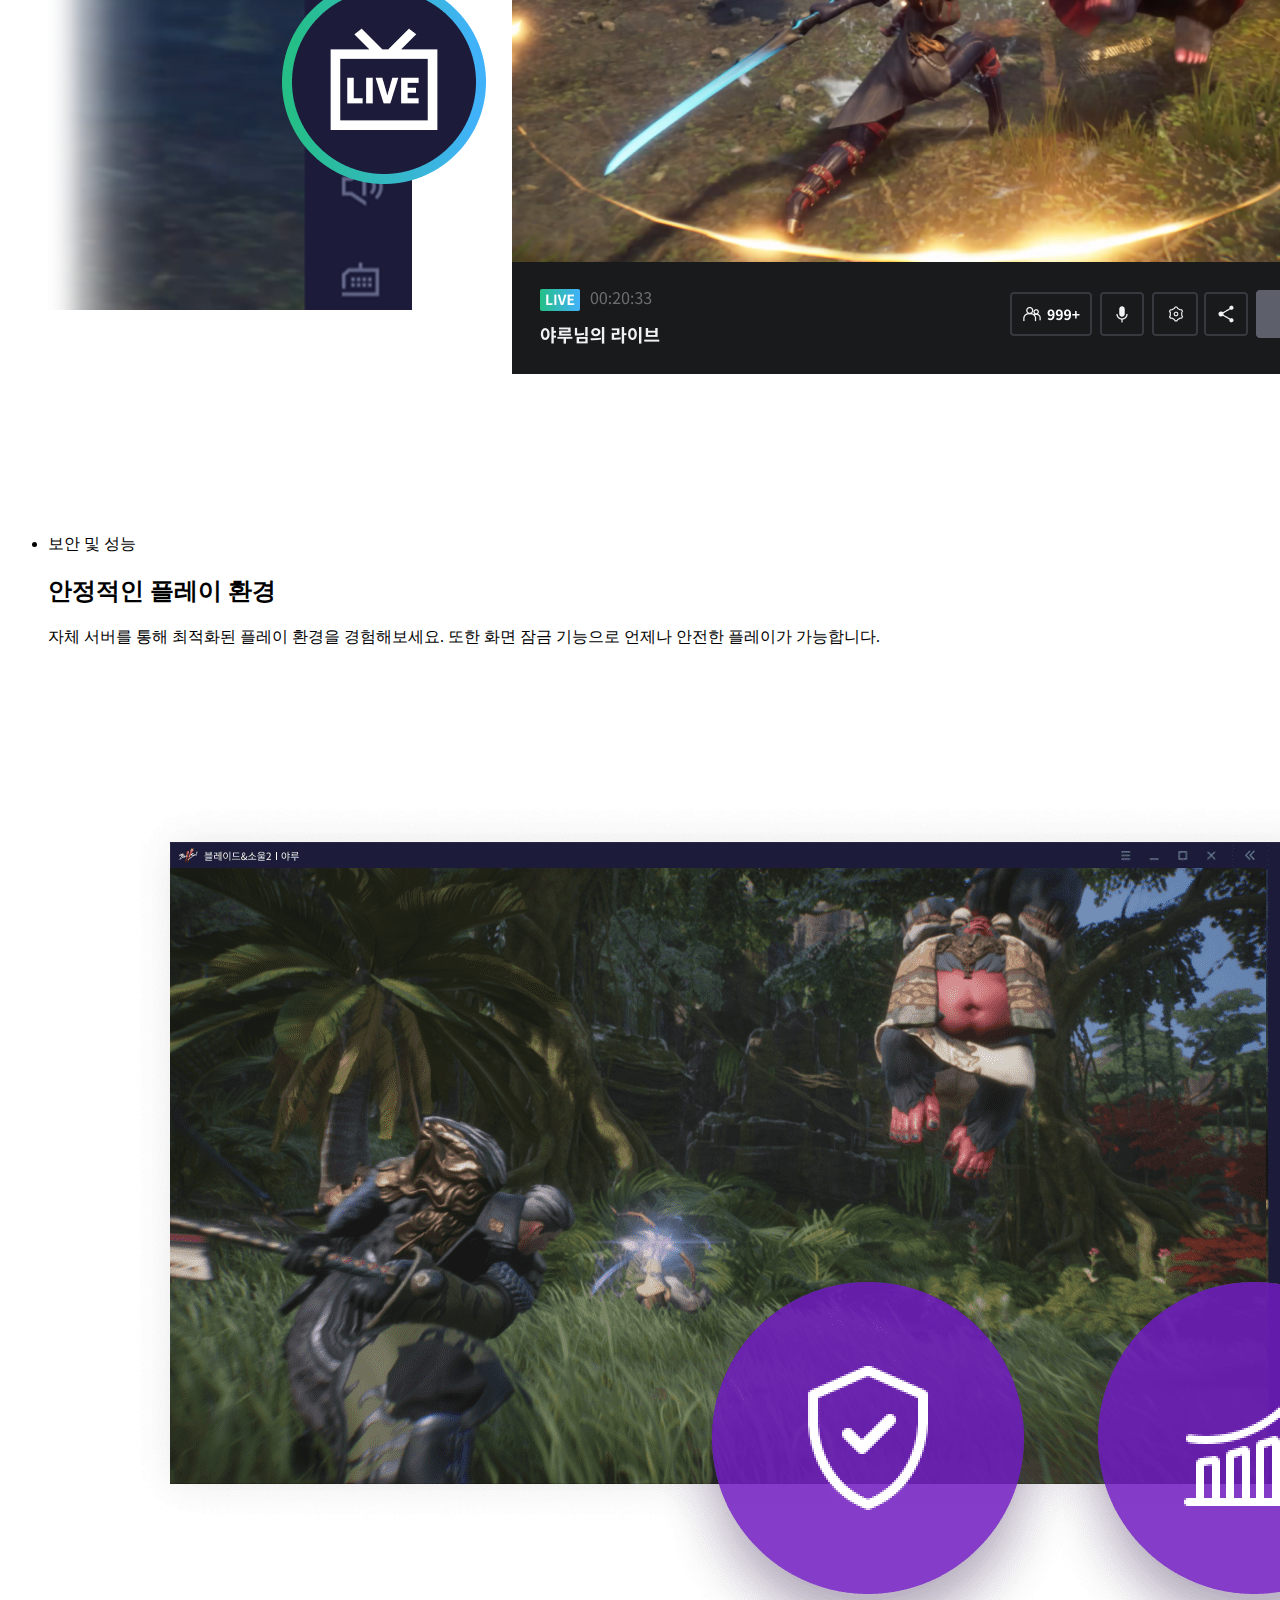
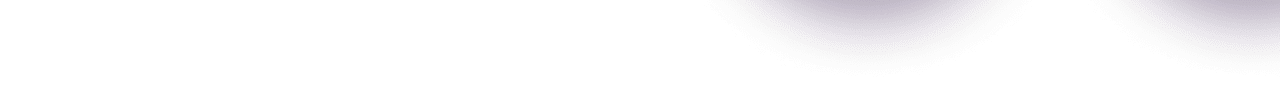
==== commit d086f278: "22.11.01 class end & final" ====
--- a/main.html
+++ b/main.html
@@ -1,278 +1,125 @@
-<!DOCTYPE html>
-<html lang="en">
-<head>
-    <meta charset="UTF-8">
-    <meta http-equiv="X-UA-Compatible" content="IE=edge">
-    <meta name="viewport" content="width=device-width, initial-scale=1.0">
-    <link rel="stylesheet" href="./css/main.css">
-    <script defer src="./js/script.js"></script>
-    <title>퍼플 - 세상 모든 플레이를. 색다르게</title>
-</head>
 <body>
+    <section class="info">
+        
+        <link rel="stylesheet" href="https://cdn.jsdelivr.net/npm/swiper@8/swiper-bundle.min.css" />
+        <script src="https://cdn.jsdelivr.net/npm/swiper@8/swiper-bundle.min.js"></script>
+        <script defer src="./js/main.js"></script>
+
+        <article>
+
+            <h2>세상 모든 플레이를. 색다르게</h2>
+
+            <i>logo</i>
+
+            <p>
+                다양한 게임의 쾌적한 실행과 편리한 커뮤니티 서비스를 통해 
+                차원이 다른 플레이를 경험해 보세요!
+            </p>
+
+        </article>
     
-    <header>
+        <div class="game-url">
 
-        <article class="head">
+            <p>여러분들이 좋아하실 만한 게임들을 퍼플에서 만나볼 수 있어요.</p>
 
-            <h1>
-                <a href="./main.html">
-                    <svg width="40" height="40" viewBox="0 0 30 30" fill="#222222" xmlns="http://www.w3.org/2000/svg"><path d="M17.251 11.8606C16.8466 12.1993 16.3251 12.4036 15.756 12.4036C14.4705 12.4036 13.4277 11.3608 13.4277 10.0746C13.4277 9.74886 13.4949 9.43904 13.6155 9.15738C12.751 8.91184 11.7739 8.82373 10.731 8.82373H3.66797V26.3312H6.45347L8.54206 21.2577H10.5317C11.6078 21.2577 12.5842 21.0678 13.5035 20.8028C14.4229 20.5384 15.213 20.1405 15.8752 19.6111C16.5375 19.081 17.0553 18.4267 17.4279 17.6482C17.8006 16.8704 17.9869 15.9677 17.9869 14.9414V14.8909C17.9869 13.9311 17.8165 13.0702 17.4778 12.3083C17.4084 12.1538 17.3319 12.005 17.251 11.8606Z" fill="#E52BA9"></path><path d="M17.2512 11.8606C16.8468 12.1993 16.3253 12.4036 15.7562 12.4036C14.4707 12.4036 13.4279 11.3608 13.4279 10.0746C13.4279 9.74886 13.4951 9.43904 13.6157 9.15738C12.7512 8.91184 11.7741 8.82373 10.7312 8.82373H8.54297V21.2577H10.5319C10.8085 21.2577 11.0786 21.2447 11.3429 21.2216L13.4163 16.1843H15.406C16.3102 16.1843 17.1436 16.05 17.9322 15.8492C17.9676 15.5582 17.9871 15.2563 17.9871 14.9414V14.8909C17.9871 13.9311 17.8174 13.0702 17.478 12.3083C17.4086 12.1538 17.3321 12.005 17.2512 11.8606Z" fill="#701BC0"></path><path d="M22.352 7.23459C22.0126 6.47339 21.5287 5.83136 20.899 5.30994C20.2692 4.78779 19.508 4.39059 18.614 4.1176C17.7199 3.84389 16.698 3.75 15.606 3.75H8.54297V8.82341H10.7312C11.7748 8.82341 12.7519 8.9108 13.6164 9.15634C13.9731 8.32654 14.7972 7.74518 15.757 7.74518C17.0432 7.74518 18.086 8.78803 18.086 10.0743C18.086 10.7914 17.7618 11.432 17.2519 11.8595C17.3328 12.0047 17.4093 12.1534 17.4787 12.3073C17.8181 13.0699 17.9878 13.9308 17.9878 14.8913V14.9411C17.9878 15.256 17.9683 15.5579 17.9329 15.8496C18.0831 15.8114 18.2319 15.7716 18.3785 15.7298C19.2979 15.4647 20.0887 15.0675 20.7509 14.5374C21.4132 14.0073 21.931 13.353 22.3037 12.5752C22.6756 11.7967 22.8619 10.8947 22.8619 9.86698V9.81787C22.8619 8.85736 22.6922 7.9965 22.3528 7.23459" fill="#41B2FA"></path><path d="M24.2585 22.8491C25.3576 22.8491 26.2481 23.7396 26.2481 24.8388C26.2481 25.9372 25.3576 26.8284 24.2585 26.8284C23.16 26.8284 22.2695 25.9372 22.2695 24.8388C22.2695 23.7396 23.16 22.8491 24.2585 22.8491Z" fill="#701BC0"></path></svg>
-                </a>
-            </h1>
-
-            <div>
-
-                <div>
-
-                    <svg width="30" height="30" viewBox="0 0 30 30" fill="#222222" xmlns="http://www.w3.org/2000/svg" class="logo"><path d="M17.251 11.8606C16.8466 12.1993 16.3251 12.4036 15.756 12.4036C14.4705 12.4036 13.4277 11.3608 13.4277 10.0746C13.4277 9.74886 13.4949 9.43904 13.6155 9.15738C12.751 8.91184 11.7739 8.82373 10.731 8.82373H3.66797V26.3312H6.45347L8.54206 21.2577H10.5317C11.6078 21.2577 12.5842 21.0678 13.5035 20.8028C14.4229 20.5384 15.213 20.1405 15.8752 19.6111C16.5375 19.081 17.0553 18.4267 17.4279 17.6482C17.8006 16.8704 17.9869 15.9677 17.9869 14.9414V14.8909C17.9869 13.9311 17.8165 13.0702 17.4778 12.3083C17.4084 12.1538 17.3319 12.005 17.251 11.8606Z" fill="#E52BA9"></path><path d="M17.2512 11.8606C16.8468 12.1993 16.3253 12.4036 15.7562 12.4036C14.4707 12.4036 13.4279 11.3608 13.4279 10.0746C13.4279 9.74886 13.4951 9.43904 13.6157 9.15738C12.7512 8.91184 11.7741 8.82373 10.7312 8.82373H8.54297V21.2577H10.5319C10.8085 21.2577 11.0786 21.2447 11.3429 21.2216L13.4163 16.1843H15.406C16.3102 16.1843 17.1436 16.05 17.9322 15.8492C17.9676 15.5582 17.9871 15.2563 17.9871 14.9414V14.8909C17.9871 13.9311 17.8174 13.0702 17.478 12.3083C17.4086 12.1538 17.3321 12.005 17.2512 11.8606Z" fill="#701BC0"></path><path d="M22.352 7.23459C22.0126 6.47339 21.5287 5.83136 20.899 5.30994C20.2692 4.78779 19.508 4.39059 18.614 4.1176C17.7199 3.84389 16.698 3.75 15.606 3.75H8.54297V8.82341H10.7312C11.7748 8.82341 12.7519 8.9108 13.6164 9.15634C13.9731 8.32654 14.7972 7.74518 15.757 7.74518C17.0432 7.74518 18.086 8.78803 18.086 10.0743C18.086 10.7914 17.7618 11.432 17.2519 11.8595C17.3328 12.0047 17.4093 12.1534 17.4787 12.3073C17.8181 13.0699 17.9878 13.9308 17.9878 14.8913V14.9411C17.9878 15.256 17.9683 15.5579 17.9329 15.8496C18.0831 15.8114 18.2319 15.7716 18.3785 15.7298C19.2979 15.4647 20.0887 15.0675 20.7509 14.5374C21.4132 14.0073 21.931 13.353 22.3037 12.5752C22.6756 11.7967 22.8619 10.8947 22.8619 9.86698V9.81787C22.8619 8.85736 22.6922 7.9965 22.3528 7.23459" fill="#41B2FA"></path><path d="M24.2585 22.8491C25.3576 22.8491 26.2481 23.7396 26.2481 24.8388C26.2481 25.9372 25.3576 26.8284 24.2585 26.8284C23.16 26.8284 22.2695 25.9372 22.2695 24.8388C22.2695 23.7396 23.16 22.8491 24.2585 22.8491Z" fill="#701BC0"></path></svg>
-                    
-                    <button>
-                        <svg width="30" height="30" viewBox="0 0 30 30" xmlns="http://www.w3.org/2000/svg" fill="#333333"><path d="m15 16.326 9.337 9.337 1.326-1.326L16.326 15l9.337-9.337-1.326-1.326L15 13.674 5.663 4.337 4.337 5.663 13.674 15l-9.337 9.337 1.326 1.326L15 16.326Z"></path></svg>
-                    </button>
-
+            <div class="swiper">
+                <div class="swiper-wrapper">
+                    <div class="swiper-slide"><a href=""></a></div>
+                    <div class="swiper-slide"><a href=""></a></div>
+                    <div class="swiper-slide"><a href=""></a></div>
+                    <div class="swiper-slide"><a href=""></a></div>
+                    <div class="swiper-slide"><a href=""></a></div>
+                    <div class="swiper-slide"><a href=""></a></div>
                 </div>
-                
-                <nav>
-
-                    <ul>
-                        <li><a href="./main.html">퍼플 소개</a></li>
-                        <li><a href="./news.html">소식</a></li>
-                        <li>
-                            <div>
-                                <div>
-                                    <a href="">주요 기능</a>
-                                    <svg width="17" height="17" viewBox="0 0 17 17" fill="#222222" xmlns="http://www.w3.org/2000/svg" style="margin-left: 4px;"><rect x="0.911438" y="0.838501" width="16" height="16" fill="#FA21EA"></rect><path d="M6 5.19995H7.21204L9.69722 9.19995L10.4815 10.6444H10.5324C10.4985 10.2925 10.4645 9.91909 10.4306 9.52403C10.3966 9.12896 10.3796 8.74625 10.3796 8.37588V5.19995H11.5V12.0148H10.288L7.80278 7.99625L7.01852 6.57032H6.96759C7.00154 6.92217 7.03549 7.28946 7.06944 7.67217C7.1034 8.05489 7.12037 8.43143 7.12037 8.8018V12.0148H6V5.19995Z" fill="white"></path></svg>
-                                </div>
-                                <svg width="20" height="20" viewBox="0 0 20 20" xmlns="http://www.w3.org/2000/svg" fill="#666666" style="margin-left: 8px; cursor: pointer; transform: none;"><path d="M4.414 6.743 3 8.157l7.071 7.07.086-.085.085.086 7.072-7.071-1.415-1.414-5.742 5.742-5.743-5.742Z"></path></svg>
-                            </div>
-                            <ul>
-                                <li><a href="">크로스 플레이</a></li>
-                                <li><a href="">스트리밍</a></li>
-                                <li><a href="">게임 정보 확인</a></li>
-                                <li><a href="">커뮤니케이션</a></li>
-                                <li>
-                                    <a href="">화면 공유</a>
-                                    <svg width="17" height="17" viewBox="0 0 17 17" fill="#222222" xmlns="http://www.w3.org/2000/svg" style="margin-left: 4px;"><rect x="0.911438" y="0.838501" width="16" height="16" fill="#FA21EA"></rect><path d="M6 5.19995H7.21204L9.69722 9.19995L10.4815 10.6444H10.5324C10.4985 10.2925 10.4645 9.91909 10.4306 9.52403C10.3966 9.12896 10.3796 8.74625 10.3796 8.37588V5.19995H11.5V12.0148H10.288L7.80278 7.99625L7.01852 6.57032H6.96759C7.00154 6.92217 7.03549 7.28946 7.06944 7.67217C7.1034 8.05489 7.12037 8.43143 7.12037 8.8018V12.0148H6V5.19995Z" fill="white"></path></svg>
-                                </li>
-                                <li><a href="">보안 및 성능</a></li>
-                            </ul>
-                        </li>
-                        <li><a href="./qna.html">자주 묻는 질문</a></li>
-                    </ul>
-
-                </nav>
-
-                <p>*pc용 PURPLE은 Windows환경에서 설치가 가능합니다.</p>
-
-                <div class="pc-download">
-
-                    <button>
-                        <span>다운로드</span>
-                    </button>
-
-                    <nav>
-                        <div class="pc-menu-exit">
-                            <button>
-                                <svg width="20" height="20" viewBox="0 0 30 30" xmlns="http://www.w3.org/2000/svg" fill="#17172D"><path d="m15 16.326 9.337 9.337 1.326-1.326L16.326 15l9.337-9.337-1.326-1.326L15 13.674 5.663 4.337 4.337 5.663 13.674 15l-9.337 9.337 1.326 1.326L15 16.326Z"></path></svg>
-                            </button>
-                        </div>
-
-                        <div>
-                            <p>PC 버전</p>
-                            <a href=""><img src="./img/window" alt=""></a>
-                        </div>
-
-                        <div>
-                            <p>모바일 버전</p>
-                            <div>
-                                <b>PURPLE</b>
-                                <div>
-                                    <a href="https://go.onelink.me/app/3239a79b"><img src="./img/platstore" alt=""></a>
-                                    <a href="https://go.onelink.me/app/8628520e"><img src="./img/appstore" alt=""></a>
-                                </div>
-                            </div>
-                        </div>
-
-                    </nav>
-                </div>
-
+                <div class="swiper-button-next"></div>
+                <div class="swiper-button-prev"></div>
             </div>
 
-            <button>
-                <svg width="32" height="32" viewBox="0 0 32 32" fill="#222222" xmlns="http://www.w3.org/2000/svg" style="margin-left: auto;"><path d="M28 9.66675H4V7.66675H28V9.66675Z" fill="#222222"></path><path d="M28 17.0001H4V15.0001H28V17.0001Z" fill="#222222"></path><path d="M4 24.3334H28V22.3334H4V24.3334Z" fill="#222222"></path></svg>
-            </button>
+        </div>
+    </section>
 
-        </article>
+    <section class="index" id="Main-info">
 
-    </header>
+        <ul clsss ="change-point">
+            <li class="index-info" id="info-0">
+                <article>
+                    <p>크로스 플레이</p>
+                    <h2>
+                        PC에서 즐기는
+                        모바일 게임
+                    </h2>
+                    <p>넓은 화면과 편리한 조작이 가능한 PC 환경에서도 모바일 게임을 즐길 수 있습니다,</p>
+                </article>
 
-    <main>
-        
-        <section class="info">
-            
-            <article>
+                <p><img src="./img/feature_cross2x.png" alt="cross"></p>
+            </li>
 
-                <h2>세상 모든 플레이를. 색다르게</h2>
+            <li class="index-info" id="info-1">
+                <article>
+                    <p>스트리밍</p>
+                    <h2>
+                        어디서든 
+                        연결된 플레이
+                    </h2>
+                    <p>PC에서 실행 중인 게임을 퍼플 모바일에서 끊김없이 플레이할 수 있습니다.</p>
+                </article>
 
-                <i>logo</i>
+                <p><img src="./img/feature_streaming2x.png" alt="striming"></p>
+            </li>
 
-                <p>
-                    다양한 게임의 쾌적한 실행과 편리한 커뮤니티 서비스를 통해 
-                    차원이 다른 플레이를 경험해 보세요!
-                </p>
+            <li class="index-info" id="info-2">
+                <article>
+                    <p>게임 정보 확인</p>
+                    <h2>
+                        간편한 캐릭터 확인
+                    </h2>
+                    <p>퍼플 모바일에서 캐릭터의 실시간 상태를 확인하고 플레이 상황을 알림으로 받을 수 있습니다.</p>
+                    <p>* 지원되는 캐릭터 정보/알림은 게임에 따라 상이할 수 있습니다.</p>
+                </article>
 
-            </article>
+                <p><img src="./img/feature_gameInfoCheck2x.png" alt="info-check"></p>
+            </li>
 
-            <div>
+            <li class="index-info" id="info-3">
+                <article>
+                    <p>커뮤니케이션</p>
+                    <h2>
+                        언제 어디서나
+                        게임 친구들과 함께
+                    </h2>
+                    <p>게임에 접속하지 않은 친구와도 텍스트/보이스 등 다양한 방법으로 편리한 소통을 할 수 있습니다.</p>
+                </article>
 
-                <p>여러분들이 좋아하실 만한 게임들을 퍼플에서 만나볼 수 있어요.</p>
+                <p><img src="./img/feature_chat2x.png" alt="chat"></p>
+            </li>
 
-                <div>
-                    <div>
-                        <ul>
-                            <li><a href=""></a></li>
-                            <li><a href=""></a></li>
-                            <li><a href=""></a></li>
-                            <li><a href=""></a></li>
-                            <li><a href=""></a></li>
-                            <li><a href=""></a></li>
-                        </ul>
-                    </div>
+            <li class="index-info" id="info-4">
+                <article>
+                    <p>화면 공유</p>
+                    <h2>
+                        내 플레이 화면을
+                        게임 친구들과 함께
+                    </h2>
+                    <p>별도 프로그램 설치 없이도 퍼플live 기능을 통해 실행 중인 게임 화면을 손쉽게 공유할 수 있습니다.</p>
+                </article>
 
-                    <button>
-                        <svg width="70" height="70" viewBox="0 0 70 70" fill="#222222" xmlns="http://www.w3.org/2000/svg"><g filter="url(#filter0_d_111_5403)"><circle cx="35" cy="33" r="25" fill="white"></circle><path fill-rule="evenodd" clip-rule="evenodd" d="M41.284 23.8284L38.4556 21L27.1419 32.3137L27.3283 32.5001L27 32.8284L38.3137 44.1421L41.1421 41.3137L32.4704 32.642L41.284 23.8284Z" fill="#333333"></path></g><defs><filter id="filter0_d_111_5403" x="0" y="0" width="70" height="70" filterUnits="userSpaceOnUse" color-interpolation-filters="sRGB"><feFlood flood-opacity="0" result="BackgroundImageFix"></feFlood><feColorMatrix in="SourceAlpha" type="matrix" values="0 0 0 0 0 0 0 0 0 0 0 0 0 0 0 0 0 0 127 0" result="hardAlpha"></feColorMatrix><feOffset dy="2"></feOffset><feGaussianBlur stdDeviation="5"></feGaussianBlur><feComposite in2="hardAlpha" operator="out"></feComposite><feColorMatrix type="matrix" values="0 0 0 0 0 0 0 0 0 0 0 0 0 0 0 0 0 0 0.25 0"></feColorMatrix><feBlend mode="normal" in2="BackgroundImageFix" result="effect1_dropShadow_111_5403"></feBlend><feBlend mode="normal" in="SourceGraphic" in2="effect1_dropShadow_111_5403" result="shape"></feBlend></filter></defs></svg>
-                    </button>
-    
-                    <button>
-                        <svg width="70" height="70" viewBox="0 0 70 70" fill="#222222" xmlns="http://www.w3.org/2000/svg"><g filter="url(#filter0_d_111_5403)"><circle cx="35" cy="33" r="25" fill="white"></circle><path fill-rule="evenodd" clip-rule="evenodd" d="M41.284 23.8284L38.4556 21L27.1419 32.3137L27.3283 32.5001L27 32.8284L38.3137 44.1421L41.1421 41.3137L32.4704 32.642L41.284 23.8284Z" fill="#333333"></path></g><defs><filter id="filter0_d_111_5403" x="0" y="0" width="70" height="70" filterUnits="userSpaceOnUse" color-interpolation-filters="sRGB"><feFlood flood-opacity="0" result="BackgroundImageFix"></feFlood><feColorMatrix in="SourceAlpha" type="matrix" values="0 0 0 0 0 0 0 0 0 0 0 0 0 0 0 0 0 0 127 0" result="hardAlpha"></feColorMatrix><feOffset dy="2"></feOffset><feGaussianBlur stdDeviation="5"></feGaussianBlur><feComposite in2="hardAlpha" operator="out"></feComposite><feColorMatrix type="matrix" values="0 0 0 0 0 0 0 0 0 0 0 0 0 0 0 0 0 0 0.25 0"></feColorMatrix><feBlend mode="normal" in2="BackgroundImageFix" result="effect1_dropShadow_111_5403"></feBlend><feBlend mode="normal" in="SourceGraphic" in2="effect1_dropShadow_111_5403" result="shape"></feBlend></filter></defs></svg>
-                    </button>
+                <p><img src="./img/feature_shareDisplay2x.png" alt="display"></p>
+            </li>
 
-                </div>
-                
-            </div>
+            <li class="index-info" id="info-5">
+                <article>
+                    <p>보안 및 성능</p>
+                    <h2>
+                        안정적인
+                        플레이 환경
+                    </h2>
+                    <p>자체 서버를 통해 최적화된 플레이 환경을 경험해보세요. 또한 화면 잠금 기능으로 언제나 안전한 플레이가 가능합니다.</p>
+                </article>
 
-        </section>
+                <p><img src="./img/feature_performance2x.png" alt="cross"></p>
+            </li>
 
-        <section class="index">
+        </ul>
 
-            <ul>
-                <li class="index-info">
-                    <article>
-                        <p>크로스 플레이</p>
-                        <h2>
-                            PC에서 즐기는
-                            모바일 게임
-                        </h2>
-                        <p>넓은 화면과 편리한 조작이 가능한 PC 환경에서도 모바일 게임을 즐길 수 있습니다,</p>
-                    </article>
-
-                    <p><img src="./img/feature_cross2x.png" alt="cross"></p>
-                </li>
-
-                <li class="index-info">
-                    <article>
-                        <p>스트리밍</p>
-                        <h2>
-                            어디서든 
-                            연결된 플레이
-                        </h2>
-                        <p>PC에서 실행 중인 게임을 퍼플 모바일에서 끊김없이 플레이할 수 있습니다.</p>
-                    </article>
-
-                    <p><img src="./img/feature_streaming2x.png" alt="striming"></p>
-                </li>
-
-                <li class="index-info">
-                    <article>
-                        <p>게임 정보 확인</p>
-                        <h2>
-                            간편한 캐릭터 확인
-                        </h2>
-                        <p>퍼플 모바일에서 캐릭터의 실시간 상태를 확인하고 플레이 상황을 알림으로 받을 수 있습니다.</p>
-                        <p>* 지원되는 캐릭터 정보/알림은 게임에 따라 상이할 수 있습니다.</p>
-                    </article>
-
-                    <p><img src="./img/feature_gameInfoCheck2x.png" alt="info-check"></p>
-                </li>
-
-                <li class="index-info">
-                    <article>
-                        <p>커뮤니케이션</p>
-                        <h2>
-                            언제 어디서나
-                            게임 친구들과 함께
-                        </h2>
-                        <p>게임에 접속하지 않은 친구와도 텍스트/보이스 등 다양한 방법으로 편리한 소통을 할 수 있습니다.</p>
-                    </article>
-
-                    <p><img src="./img/feature_chat2x.png" alt="chat"></p>
-                </li>
-
-                <li class="index-info">
-                    <article>
-                        <p>화면 공유</p>
-                        <h2>
-                            내 플레이 화면을
-                            게임 친구들과 함께
-                        </h2>
-                        <p>별도 프로그램 설치 없이도 퍼플live 기능을 통해 실행 중인 게임 화면을 손쉽게 공유할 수 있습니다.</p>
-                    </article>
-
-                    <p><img src="./img/feature_shareDisplay2x.png" alt="display"></p>
-                </li>
-
-                <li class="index-info">
-                    <article>
-                        <p>보안 및 성능</p>
-                        <h2>
-                            안정적인
-                            플레이 환경
-                        </h2>
-                        <p>자체 서버를 통해 최적화된 플레이 환경을 경험해보세요. 또한 화면 잠금 기능으로 언제나 안전한 플레이가 가능합니다.</p>
-                    </article>
-
-                    <p><img src="./img/feature_performance2x.png" alt="cross"></p>
-                </li>
-
-            </ul>
-            
-            <div class="side-menu">
-                <nav>
-                    <a href="">크로스 플레이</a>
-                    <a href="">스트리밍</a>
-                    <a href="">게임 정보 확인</a>
-                    <a href="">커뮤니케이션</a>
-                    <a href="">
-                        화면 공유
-                        <svg width="17" height="17" viewBox="0 0 17 17" fill="#222222" xmlns="http://www.w3.org/2000/svg" class="new"><rect x="0.911438" y="0.838501" width="16" height="16" fill="#FA21EA"></rect><path d="M6 5.19995H7.21204L9.69722 9.19995L10.4815 10.6444H10.5324C10.4985 10.2925 10.4645 9.91909 10.4306 9.52403C10.3966 9.12896 10.3796 8.74625 10.3796 8.37588V5.19995H11.5V12.0148H10.288L7.80278 7.99625L7.01852 6.57032H6.96759C7.00154 6.92217 7.03549 7.28946 7.06944 7.67217C7.1034 8.05489 7.12037 8.43143 7.12037 8.8018V12.0148H6V5.19995Z" fill="white"></path></svg>
-                    </a>
-                    <a href="">보안 및 성능</a>
-                </nav>
-            </div>
-
-            
-        </section>
-        
-        <div class="up-button">
-            <svg width="45" height="45" viewBox="0 0 45 45" fill="#222222" xmlns="http://www.w3.org/2000/svg"><rect width="45" height="45" fill="white"></rect><path fill-rule="evenodd" clip-rule="evenodd" d="M22.4998 14.2267L31.0555 22.7823L31.7626 22.0752L22.2167 12.5293L22.146 12.6L22.0752 12.5293L12.5293 22.0752L13.2364 22.7823L21.4998 14.5189L21.4998 32.9459H22.4998L22.4998 14.2267Z" fill="#333333"></path></svg>
-        </div>
-
-    </main>
-
-    <footer>
-
-        <div class="foot">
-
-            <div>
-                <svg width="38" height="20" viewBox="0 0 38 20" fill="#222222" xmlns="http://www.w3.org/2000/svg" xmlns:xlink="http://www.w3.org/1999/xlink"><path d="M0 0H38V20H0V0Z" fill="url(#pattern0)"></path><defs><pattern id="pattern0" patternContentUnits="objectBoundingBox" width="1" height="1"><use xlink:href="#image0_1830_7242" transform="scale(0.0131579 0.025)"></use></pattern><image id="image0_1830_7242" width="76" height="40" xlink:href="[data-uri]"></image></defs></svg>
-                <p>COPYRIGHT Ⓒ NCSOFT CORPORATION.ALL RIGHTS RESERVED.</p>
-            </div>
-
-            <a href="https://go.onelink.me/ygWZ/b5e24536" class="m-download">퍼플 모바일 다운로드</a>
-
-        </div>
-
-    </footer>
-
-</body>
-</html>+    </section> 
+</body>